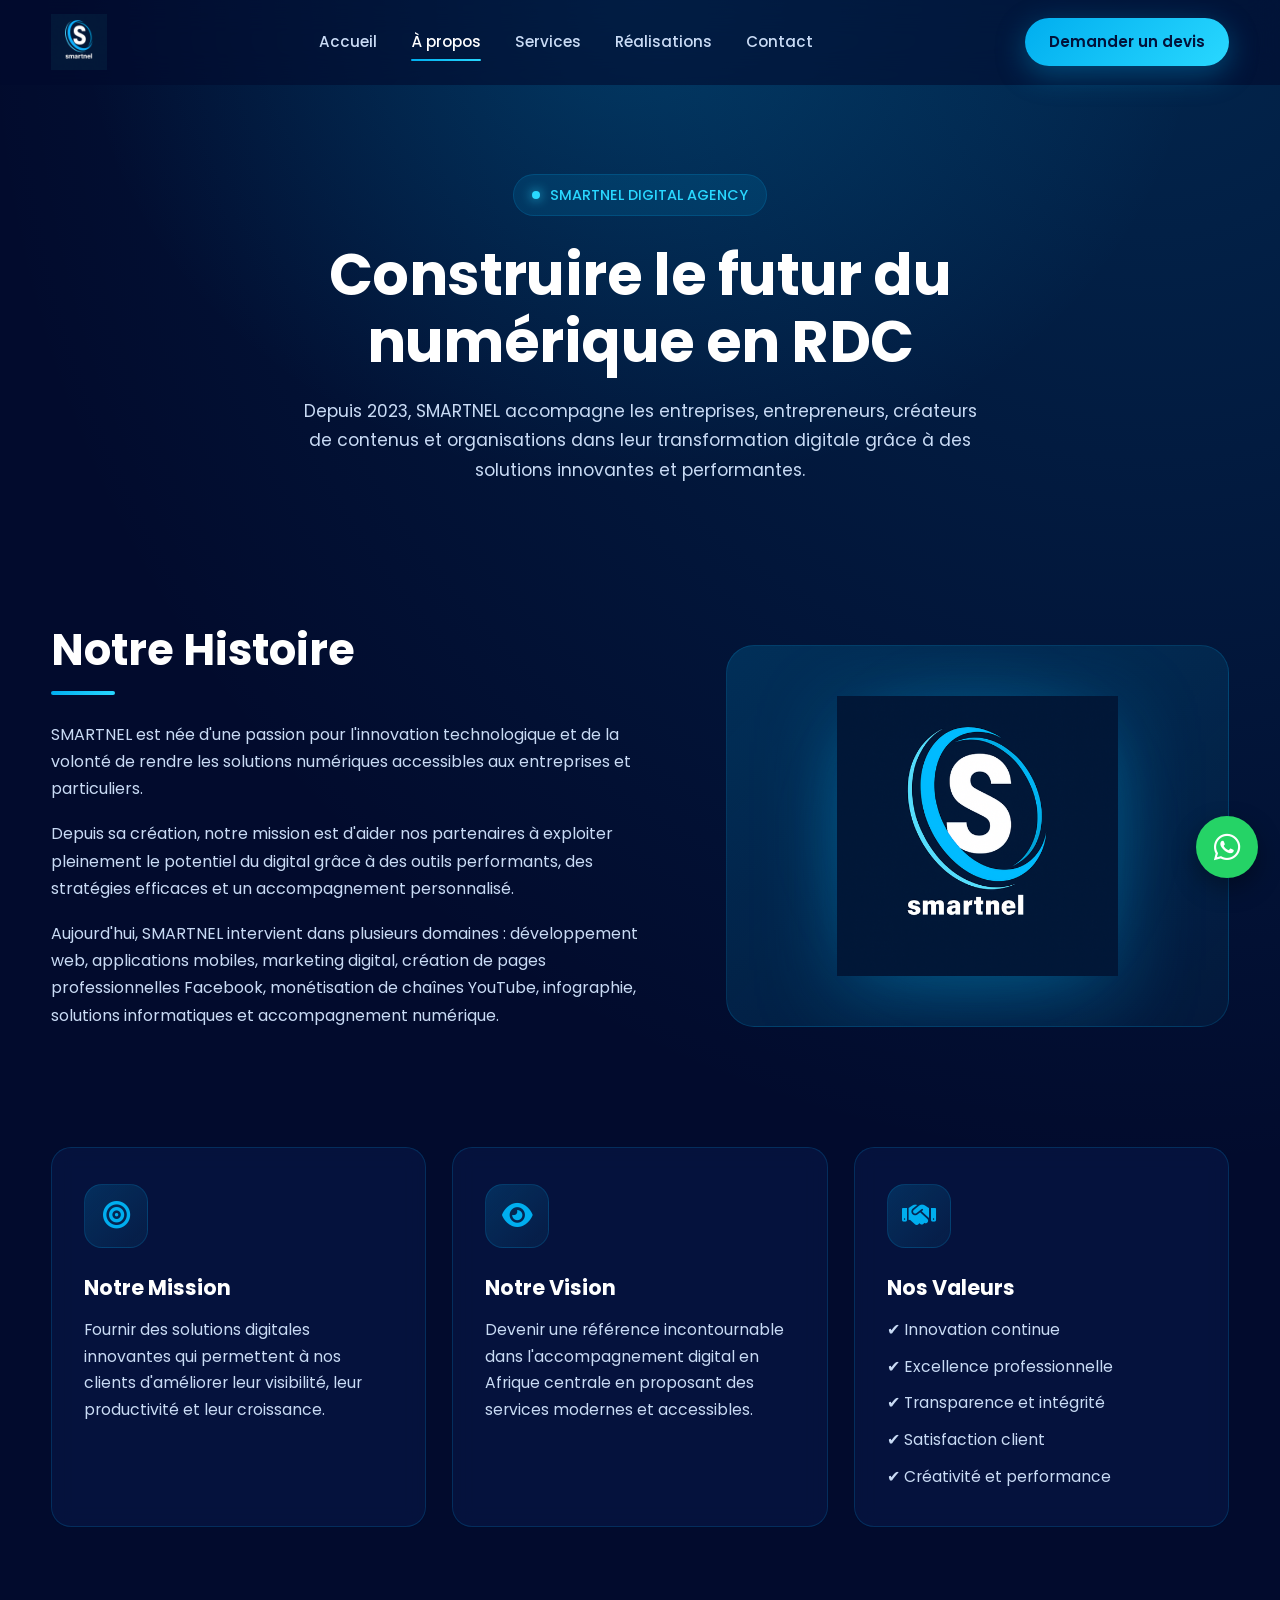
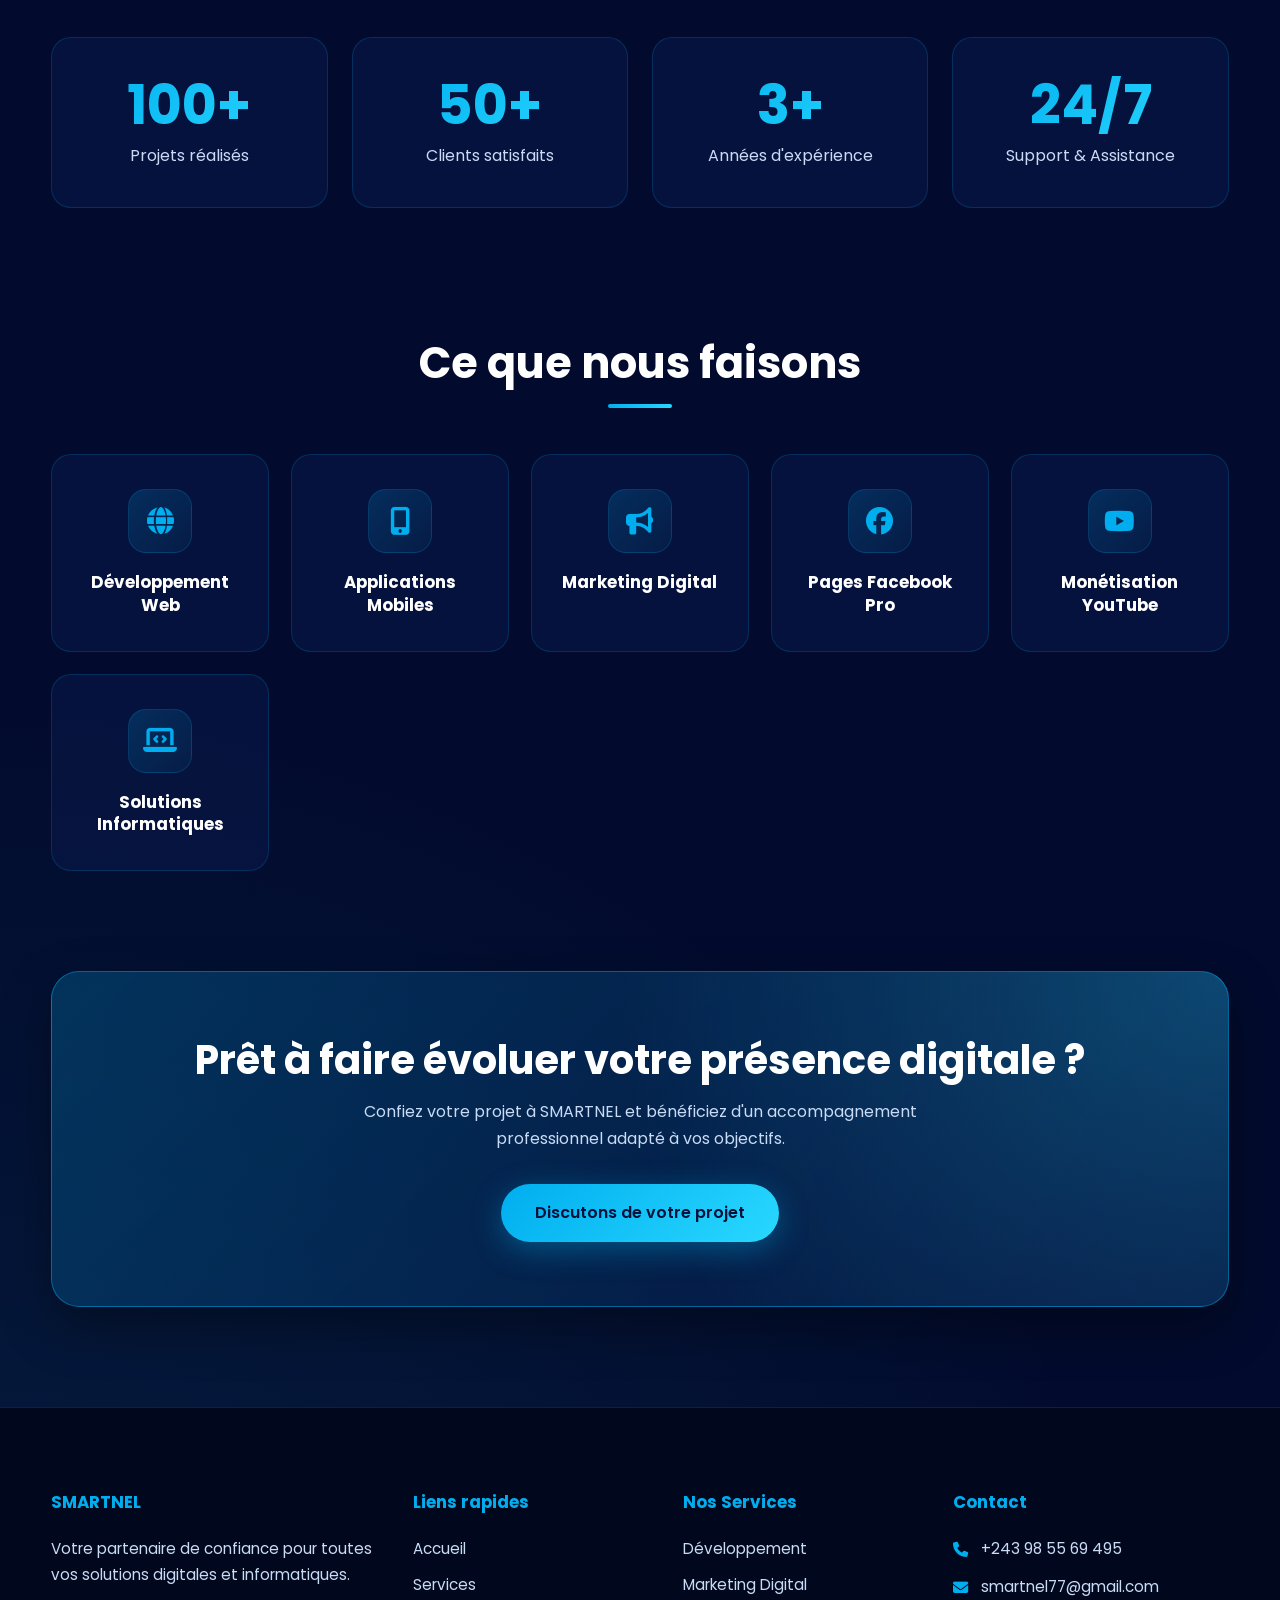
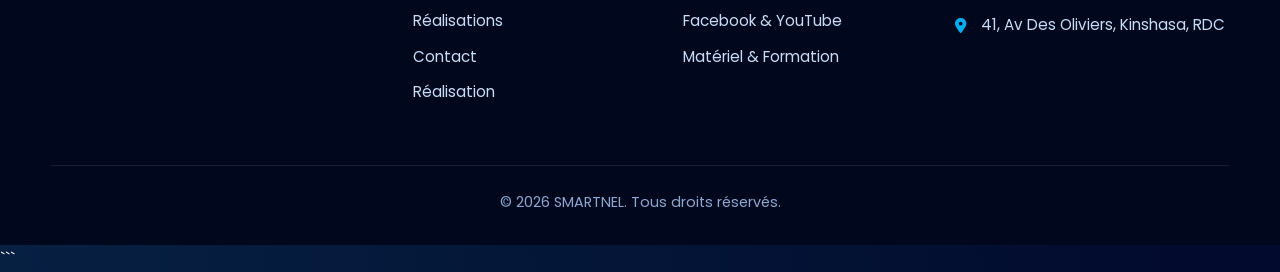
==== HTML/About.html @ 8ab67ab6 "Add CSS file reference to About.html Added a new CSS file reference for styling." ====
<!DOCTYPE html>
<html lang="fr">
<head>
    <meta charset="UTF-8">
    <meta name="viewport" content="width=device-width, initial-scale=1.0">
    <title>SMARTNEL | À Propos</title>

    <link rel="stylesheet" href="../CSS/About.css">
    <link rel="stylesheet" href="../CSS/index.css">

    <link rel="stylesheet"
    href="https://cdnjs.cloudflare.com/ajax/libs/font-awesome/6.5.0/css/all.min.css">

    <link href="https://fonts.googleapis.com/css2?family=Poppins:wght@300;400;500;600;700;800&display=swap" rel="stylesheet">
</head>

<body>

    <!-- NAVBAR -->

 <header>
        <nav class="navbar">

            <a href="#" class="logo">
                <!-- Votre logo ici -->
                <img src="../IMAGES/logo final smarnel Business.png" alt="SMARTNEL">
            </a>

            <ul class="nav-menu">
                <li><a href="../index.html" >Accueil</a></li>
                <li><a href="About.html" class="active">À propos</a></li>
                <li><a href="Services.html">Services</a></li>
                <li><a href="realisation.html">Réalisations</a></li>
                <li><a href="Contact.html">Contact</a></li>
            </ul>

            <a href="Contact.html" class="btn-nav">
                Demander un devis
            </a>

            <div class="hamburger">
                <i class="fas fa-bars"></i>
            </div>

        </nav>
    </header>

    <!-- HERO -->

    <section class="page-intro about-hero">

        <div class="intro-content">

            <span class="hero-badge">
                 SMARTNEL DIGITAL AGENCY
            </span>

            <h1>
                Construire le futur
                du numérique en RDC
            </h1>

            <p>
                Depuis 2023, SMARTNEL accompagne les entreprises,
                entrepreneurs, créateurs de contenus et organisations
                dans leur transformation digitale grâce à des solutions
                innovantes et performantes.
            </p>

        </div>

    </section>

    <!-- HISTOIRE -->

    <section class="about-section">

        <div class="about-content">

            <div class="about-text">

                <h2>Notre Histoire</h2>

                <p>
                    SMARTNEL est née d'une passion pour l'innovation
                    technologique et de la volonté de rendre les solutions
                    numériques accessibles aux entreprises et particuliers.
                </p>

                <p>
                    Depuis sa création, notre mission est d'aider nos
                    partenaires à exploiter pleinement le potentiel du digital
                    grâce à des outils performants, des stratégies efficaces
                    et un accompagnement personnalisé.
                </p>

                <p>
                    Aujourd'hui, SMARTNEL intervient dans plusieurs domaines :
                    développement web, applications mobiles, marketing digital,
                    création de pages professionnelles Facebook,
                    monétisation de chaînes YouTube, infographie,
                    solutions informatiques et accompagnement numérique.
                </p>

            </div>

            <div class="about-image">

                <img src="../IMAGES/logo final smartnel.png"
                alt="SMARTNEL">

            </div>

        </div>

    </section>

    <!-- MISSION VISION VALEURS -->

    <section class="mision-vision-values">

        <div class="mvv-item">

            <i class="fas fa-bullseye mvv-icon"></i>

            <h3>Notre Mission</h3>

            <p>
                Fournir des solutions digitales innovantes
                qui permettent à nos clients d'améliorer leur visibilité,
                leur productivité et leur croissance.
            </p>

        </div>

        <div class="mvv-item">

            <i class="fas fa-eye mvv-icon"></i>

            <h3>Notre Vision</h3>

            <p>
                Devenir une référence incontournable dans
                l'accompagnement digital en Afrique centrale
                en proposant des services modernes et accessibles.
            </p>

        </div>

        <div class="mvv-item">

            <i class="fas fa-handshake mvv-icon"></i>

            <h3>Nos Valeurs</h3>

            <ul>

                <li>✔ Innovation continue</li>

                <li>✔ Excellence professionnelle</li>

                <li>✔ Transparence et intégrité</li>

                <li>✔ Satisfaction client</li>

                <li>✔ Créativité et performance</li>

            </ul>

        </div>

    </section>

    <!-- STATISTIQUES -->

    <section class="stats-section">

        <div class="stat-box">
            <h2>100+</h2>
            <p>Projets réalisés</p>
        </div>

        <div class="stat-box">
            <h2>50+</h2>
            <p>Clients satisfaits</p>
        </div>

        <div class="stat-box">
            <h2>3+</h2>
            <p>Années d'expérience</p>
        </div>

        <div class="stat-box">
            <h2>24/7</h2>
            <p>Support & Assistance</p>
        </div>

    </section>

    <!-- SERVICES RAPIDES -->

    <section class="services-preview">

        <h2>Ce que nous faisons</h2>

        <div class="services-grid">

            <div class="service-item">
                <i class="fas fa-globe service-icon"></i>
                <h3>Développement Web</h3>
            </div>

            <div class="service-item">
                <i class="fas fa-mobile-alt service-icon"></i>
                <h3>Applications Mobiles</h3>
            </div>

            <div class="service-item">
                <i class="fas fa-bullhorn service-icon"></i>
                <h3>Marketing Digital</h3>
            </div>

            <div class="service-item">
                <i class="fab fa-facebook service-icon"></i>
                <h3>Pages Facebook Pro</h3>
            </div>

            <div class="service-item">
                <i class="fab fa-youtube service-icon"></i>
                <h3>Monétisation YouTube</h3>
            </div>

            <div class="service-item">
                <i class="fas fa-laptop-code service-icon"></i>
                <h3>Solutions Informatiques</h3>
            </div>

        </div>

    </section>

    <!-- CTA -->

    <section class="cta-section">

        <h2>
            Prêt à faire évoluer votre présence digitale ?
        </h2>

        <p>
            Confiez votre projet à SMARTNEL et bénéficiez
            d'un accompagnement professionnel adapté à vos objectifs.
        </p>

        <a href="Contact.html" class="btn">
            Discutons de votre projet
        </a>

    </section>

       <footer>

        <div class="footer-grid">

            <div>
                <h3>SMARTNEL</h3>
                <p>
                    Votre partenaire de confiance pour toutes vos
                    solutions digitales et informatiques.
                </p>
            </div>

            <div>
                <h3>Liens rapides</h3>
                <ul>
                    <li><a href="../index.html">Accueil</a></li>
                    <li class="active" ><a href="Services.html">Services</a></li>
                    <li><a href="realisation.html">Réalisations</a></li>
                    <li><a href="Contact.html">Contact</a></li>
                    <li><a href="realisation.html">Réalisation</a></li>
                </ul>
            </div>

            <div>
                <h3>Nos Services</h3>
                <ul>
                    <li><a href="Services.html#developpement">Développement</a></li>
                    <li><a href="Services.html#marketing-conseil">Marketing Digital</a></li>
                    <li><a href="Services.html#reseaux-sociaux">Facebook & YouTube</a></li>
                    <li><a href="Services.html#materiel-formation">Matériel & Formation</a></li>
                </ul>
            </div>

            <div class="footer-contact">
                <h3>Contact</h3>
                <p><i class="fas fa-phone"></i> <a href="tel:+243985569495">+243 98 55 69 495</a></p>
                <p><i class="fas fa-envelope"></i> <a href="mailto:smartnel77@gmail.com">smartnel77@gmail.com</a></p>
                <p><i class="fas fa-location-dot"></i> 41, Av Des Oliviers, Kinshasa, RDC</p>
            </div>

        </div>

        <div class="footer-bottom">
            © 2026 SMARTNEL. Tous droits réservés.
        </div>

    </footer>

    <!-- WHATSAPP -->
    <a href="https://wa.me/243985569495"
       class="whatsapp">
       <i class="fab fa-whatsapp"></i>
    </a>

</body>
</html>
```
---- CSS/About.css ----
/* ==========================================================
   SMARTNEL — STYLE SPÉCIFIQUE À LA PAGE À PROPOS
   À lier APRÈS index.css (il utilise ses variables, son en-tête,
   son pied de page et le bouton WhatsApp) :
   <link rel="stylesheet" href="../CSS/index.css">
   <link rel="stylesheet" href="../CSS/about.css">
   ========================================================== */

/* ---------- EN-TÊTE DE LA PAGE ---------- */
.page-intro {
  padding: calc(var(--header-h) + 90px) 5% 70px;
  text-align: center;
  background: radial-gradient(ellipse at 50% 0%, rgba(0,174,239,.22), transparent 62%);
}
.intro-content { max-width: 820px; margin: auto; animation: aboutFadeUp .8s ease both; }

.page-intro h1 {
  font-size: clamp(2.1rem, 5vw, 3.6rem); line-height: 1.15;
  letter-spacing: -.01em; margin-bottom: 22px;
}
.page-intro p { color: var(--text); font-size: 1.08rem; max-width: 700px; margin: 0 auto; }

/* ---------- NOTRE HISTOIRE ---------- */
.about-section { width: min(92%, var(--container)); margin: 0 auto; padding: 70px 0 40px; }

.about-content {
  display: grid; grid-template-columns: 1.1fr .9fr; align-items: center; gap: 60px;
}

.about-text h2 { font-size: clamp(1.9rem, 4vw, 2.7rem); line-height: 1.2; margin-bottom: 26px; }
.about-text h2::after {
  content: ""; display: block; width: 64px; height: 4px; margin-top: 14px;
  border-radius: 4px; background: var(--gradient);
}
.about-text p { color: var(--text); margin-bottom: 18px; }

.about-image {
  position: relative; display: grid; place-items: center; padding: 50px;
  border-radius: var(--radius-lg); overflow: hidden;
  background: var(--gradient-soft); border: 1px solid var(--border);
}
.about-image::before {
  content: ""; position: absolute; width: 70%; aspect-ratio: 1; border-radius: 50%;
  background: radial-gradient(circle, rgba(0,174,239,.38), transparent 70%); filter: blur(24px);
}
.about-image img {
  position: relative; width: 70%; max-width: 360px;
  animation: floating 6s ease-in-out infinite;
  filter: drop-shadow(0 20px 40px rgba(0,174,239,.3));
}

/* ---------- MISSION / VISION / VALEURS ---------- */
.mision-vision-values {
  width: min(92%, var(--container)); margin: 0 auto; padding: 60px 0;
  display: grid; grid-template-columns: repeat(auto-fit, minmax(280px, 1fr)); gap: 26px;
}

.mvv-item {
  background: var(--bg-card);
  backdrop-filter: blur(10px); -webkit-backdrop-filter: blur(10px);
  border: 1px solid var(--border); border-radius: var(--radius);
  padding: 36px 32px;
  transition: transform .4s, border-color .4s, box-shadow .4s;
}
.mvv-item:hover { transform: translateY(-8px); border-color: var(--primary); box-shadow: 0 0 30px rgba(0,174,239,.22); }

.mvv-item .mvv-icon {
  display: grid; place-items: center; width: 64px; height: 64px; margin-bottom: 22px;
  border-radius: 18px; font-size: 1.7rem; color: var(--primary);
  background: var(--gradient-soft); border: 1px solid var(--border);
  transition: background .4s, color .4s, transform .4s;
}
.mvv-item:hover .mvv-icon { background: var(--gradient); color: var(--on-primary); transform: rotate(-6deg) scale(1.05); }

.mvv-item h3 { font-size: 1.3rem; margin-bottom: 12px; }
.mvv-item p { color: var(--text); font-size: .98rem; }
.mvv-item ul { list-style: none; display: grid; gap: 10px; }
.mvv-item li { color: var(--text); font-size: .98rem; }

/* ---------- STATISTIQUES ---------- */
.stats-section {
  width: min(92%, var(--container)); margin: 0 auto; padding: 50px 0;
  display: grid; grid-template-columns: repeat(auto-fit, minmax(220px, 1fr)); gap: 24px;
}
.stat-box {
  text-align: center; padding: 38px 20px; border-radius: var(--radius);
  background: var(--bg-card); border: 1px solid var(--border);
  transition: transform .3s, border-color .3s;
}
.stat-box:hover { transform: translateY(-6px); border-color: var(--primary); }
.stat-box h2 {
  font-size: clamp(2.4rem, 5vw, 3.4rem); line-height: 1.1; font-weight: 700;
  background: var(--gradient); -webkit-background-clip: text; background-clip: text;
  -webkit-text-fill-color: transparent; color: transparent;
}
.stat-box p { color: var(--text); margin-top: 6px; }

/* ---------- CE QUE NOUS FAISONS ---------- */
.services-preview { width: min(92%, var(--container)); margin: 0 auto; padding: 80px 0 50px; }

.services-preview > h2 {
  text-align: center; font-size: clamp(1.9rem, 4vw, 2.7rem); line-height: 1.2; margin-bottom: 46px;
}
.services-preview > h2::after {
  content: ""; display: block; width: 64px; height: 4px; margin: 14px auto 0;
  border-radius: 4px; background: var(--gradient);
}

.services-preview .services-grid {
  display: grid; grid-template-columns: repeat(auto-fit, minmax(210px, 1fr)); gap: 22px;
}

.service-item {
  text-align: center; padding: 34px 22px; border-radius: var(--radius);
  background: var(--bg-card); border: 1px solid var(--border);
  transition: transform .4s, border-color .4s, box-shadow .4s;
}
.service-item:hover { transform: translateY(-8px); border-color: var(--primary); box-shadow: 0 0 26px rgba(0,174,239,.22); }

.service-item .service-icon {
  display: grid; place-items: center; width: 64px; height: 64px; margin: 0 auto 18px;
  border-radius: 18px; font-size: 1.7rem; color: var(--primary);
  background: var(--gradient-soft); border: 1px solid var(--border);
  transition: background .4s, color .4s, transform .4s;
}
.service-item:hover .service-icon { background: var(--gradient); color: var(--on-primary); transform: rotate(-6deg) scale(1.05); }
.service-item h3 { font-size: 1.05rem; line-height: 1.35; }

/* ---------- APPEL À L'ACTION ---------- */
.cta-section {
  width: min(92%, var(--container)); margin: 50px auto 100px;
  padding: 64px 40px; text-align: center; border-radius: var(--radius-lg);
  background:
    radial-gradient(circle at 100% 0%, rgba(41,216,255,.25), transparent 50%),
    linear-gradient(135deg, rgba(0,174,239,.22), rgba(6,20,66,.8));
  border: 1px solid var(--border-strong); box-shadow: var(--shadow);
}
.cta-section h2 { font-size: clamp(1.7rem, 3.6vw, 2.5rem); line-height: 1.2; margin-bottom: 14px; }
.cta-section p { color: var(--text); max-width: 560px; margin: 0 auto 32px; }

.cta-section .btn {
  display: inline-flex; align-items: center; justify-content: center; gap: 10px;
  padding: 15px 34px; border-radius: 50px; text-decoration: none; font-weight: 600;
  background: var(--gradient); color: var(--on-primary); box-shadow: var(--glow);
  transition: transform .3s, box-shadow .3s;
}
.cta-section .btn:hover { transform: translateY(-4px); box-shadow: 0 14px 40px rgba(0,174,239,.5); }

/* ---------- BOUTON WHATSAPP (0985569495) ----------
   Déjà défini dans index.css : ce bloc est identique et sert de
   sécurité si index.css n'est pas chargé. */
.whatsapp {
  position: fixed; right: 22px; bottom: 22px; z-index: 999;
  width: 62px; height: 62px; border-radius: 50%;
  display: grid; place-items: center;
  background: #25D366; color: #fff; font-size: 1.9rem; text-decoration: none;
  box-shadow: 0 10px 25px rgba(0,0,0,.35);
  animation: pulse 2s infinite; transition: transform .3s;
}
.whatsapp:hover { transform: scale(1.1); }

/* ---------- ANIMATIONS ---------- */
@keyframes aboutFadeUp { from { opacity: 0; transform: translateY(26px); } to { opacity: 1; transform: none; } }
@keyframes floating { 0%, 100% { transform: translateY(0); } 50% { transform: translateY(-16px); } }
@keyframes pulse {
  0%   { box-shadow: 0 0 0 0 rgba(37,211,102,.6), 0 10px 25px rgba(0,0,0,.35); }
  70%  { box-shadow: 0 0 0 20px rgba(37,211,102,0), 0 10px 25px rgba(0,0,0,.35); }
  100% { box-shadow: 0 0 0 0 rgba(37,211,102,0), 0 10px 25px rgba(0,0,0,.35); }
}
@media (prefers-reduced-motion: reduce) {
  *, *::before, *::after { animation: none !important; transition: none !important; }
}

/* ---------- RESPONSIVE ---------- */
@media (max-width: 991px) {
  .about-content { grid-template-columns: 1fr; gap: 40px; }
  .about-image { order: -1; max-width: 480px; margin: 0 auto; width: 100%; }
}

@media (max-width: 576px) {
  .page-intro { padding-top: calc(var(--header-h) + 50px); }
  .about-section { padding-top: 40px; }
  .about-image { padding: 36px; }
  .mvv-item { padding: 30px 24px; }
  .services-preview { padding-top: 50px; }
  .cta-section { padding: 46px 24px; margin-bottom: 80px; }
  .whatsapp { width: 56px; height: 56px; right: 16px; bottom: 16px; }
}
---- CSS/index.css ----
/* ==========================================================
   SMARTNEL — FEUILLE DE STYLE COMMUNE (v2)
   À lier dans TOUTES les pages : ../CSS/index.css
   Sections :
   1. Variables (charte graphique)
   2. Base
   3. Composants réutilisables (boutons, titres, cartes, formulaires)
   4. En-tête / navigation
   5. Page d'accueil (hero, services, pourquoi, stats, CTA)
   6. Pages secondaires (page-hero, contenu, grilles)
   7. Pied de page, WhatsApp
   8. Animations & responsive
   ========================================================== */

/* ---------- 1. CHARTE GRAPHIQUE ---------- */
:root {
  --bg: #020B2D;
  --bg-soft: #061442;
  --bg-footer: #01081E;
  --bg-card: rgba(10, 26, 76, .55);

  --primary: #00AEEF;
  --secondary: #29D8FF;
  --on-primary: #02123A;          /* texte sur fond cyan : meilleur contraste */

  --white: #FFFFFF;
  --text: #C9DBF5;
  --muted: #8FA6CC;

  --border: rgba(0, 174, 239, .18);
  --border-strong: rgba(0, 174, 239, .45);

  --gradient: linear-gradient(135deg, #00AEEF, #29D8FF);
  --gradient-soft: linear-gradient(135deg, rgba(0,174,239,.18), rgba(41,216,255,.05));

  --radius: 20px;
  --radius-lg: 28px;

  --shadow: 0 20px 50px rgba(0, 0, 0, .35);
  --glow: 0 8px 30px rgba(0, 174, 239, .35);

  --header-h: 84px;
  --container: 1200px;
}

/* ---------- 2. BASE ---------- */
*, *::before, *::after { margin: 0; padding: 0; box-sizing: border-box; }

html { scroll-behavior: smooth; scroll-padding-top: calc(var(--header-h) + 10px); }

body {
  font-family: 'Poppins', sans-serif;
  font-size: 1rem;
  line-height: 1.7;
  color: var(--white);
  background:
    radial-gradient(circle at 90% 0%, rgba(0,174,239,.16), transparent 32%),
    radial-gradient(circle at 0% 100%, rgba(41,216,255,.10), transparent 32%),
    var(--bg);
  overflow-x: hidden;
}

img { max-width: 100%; display: block; }
a { color: inherit; }
button, input, textarea, select { font: inherit; color: inherit; }

:focus-visible { outline: 2px solid var(--secondary); outline-offset: 3px; border-radius: 6px; }

::selection { background: var(--primary); color: var(--on-primary); }

/* Fond en points discrets */
.particles {
  position: fixed; inset: 0; z-index: -1; pointer-events: none;
  background-image: radial-gradient(rgba(255,255,255,.9) 1px, transparent 1px);
  background-size: 46px 46px;
  opacity: .07;
  -webkit-mask-image: radial-gradient(ellipse at center, #000 30%, transparent 80%);
          mask-image: radial-gradient(ellipse at center, #000 30%, transparent 80%);
}

/* ---------- 3. COMPOSANTS RÉUTILISABLES ---------- */
.container { width: min(92%, var(--container)); margin-inline: auto; }
.section { padding: 100px 0; }

/* Boutons */
.btn-primary, .btn-secondary, .btn-nav {
  display: inline-flex; align-items: center; justify-content: center; gap: 10px;
  text-decoration: none; font-weight: 600; border-radius: 50px;
  transition: transform .3s, box-shadow .3s, background .3s, border-color .3s;
  cursor: pointer; border: 0;
}
.btn-primary {
  background: var(--gradient); color: var(--on-primary);
  padding: 15px 34px; box-shadow: var(--glow);
}
.btn-primary:hover { transform: translateY(-4px); box-shadow: 0 14px 40px rgba(0,174,239,.5); }

.btn-secondary {
  padding: 13px 32px; color: var(--white);
  border: 2px solid var(--border-strong); background: rgba(255,255,255,.02);
}
.btn-secondary:hover { border-color: var(--secondary); background: rgba(0,174,239,.12); transform: translateY(-4px); } 

.btn-nav {
  background: var(--gradient); color: var(--on-primary);
  padding: 11px 24px; font-size: .95rem; box-shadow: var(--glow);
}
.btn-nav:hover { transform: translateY(-2px); }

/* Titres de section */
.section-title { text-align: center; max-width: 720px; margin: 0 auto 60px; }
.section-title span {
  display: inline-block; color: var(--primary); font-weight: 600;
  letter-spacing: .15em; font-size: .85rem; margin-bottom: 12px;
}
.section-title h2 { font-size: clamp(1.9rem, 4vw, 2.8rem); line-height: 1.2; }
.section-title p { color: var(--text); margin-top: 14px; }

/* Carte générique (réutilisable partout) */
.card {
  background: var(--bg-card);
  backdrop-filter: blur(10px); -webkit-backdrop-filter: blur(10px);
  border: 1px solid var(--border);
  border-radius: var(--radius);
  padding: 32px;
  transition: transform .4s, border-color .4s, box-shadow .4s;
}
.card:hover { transform: translateY(-8px); border-color: var(--primary); box-shadow: 0 0 30px rgba(0,174,239,.22); }

/* Pastille d'icône */
.icon-box {
  width: 64px; height: 64px; border-radius: 18px;
  display: grid; place-items: center; margin-bottom: 22px;
  background: var(--gradient-soft); border: 1px solid var(--border);
  color: var(--primary); font-size: 1.7rem;
  transition: background .4s, color .4s, transform .4s;
}
.card:hover .icon-box { background: var(--gradient); color: var(--on-primary); transform: rotate(-6deg) scale(1.05); }

/* Formulaires (page Contact) */
.form-group { margin-bottom: 20px; }
.form-group label { display: block; margin-bottom: 8px; font-weight: 500; color: var(--text); font-size: .95rem; }
.form-control {
  width: 100%; padding: 14px 18px; border-radius: 14px;
  background: rgba(2, 11, 45, .6); border: 1px solid var(--border); color: var(--white);
  transition: border-color .3s, box-shadow .3s;
}
.form-control::placeholder { color: var(--muted); }
.form-control:focus { outline: none; border-color: var(--primary); box-shadow: 0 0 0 4px rgba(0,174,239,.18); }
textarea.form-control { min-height: 150px; resize: vertical; }

/* Étiquettes */
.tag {
  display: inline-block; padding: 6px 14px; border-radius: 30px; font-size: .82rem; font-weight: 500;
  background: rgba(0,174,239,.14); color: var(--secondary); border: 1px solid var(--border);
}

/* ---------- 4. EN-TÊTE ---------- */
header {
  position: fixed; top: 0; left: 0; width: 100%; z-index: 999;
  background: rgba(2, 11, 45, .6);
  backdrop-filter: blur(16px); -webkit-backdrop-filter: blur(16px);
  border-bottom: 1px solid transparent;
  transition: background .3s, border-color .3s, box-shadow .3s;
}
header.scrolled {
  background: rgba(2, 11, 45, .92);
  border-bottom-color: var(--border);
  box-shadow: 0 8px 30px rgba(0,0,0,.3);
}

.navbar {
  width: min(92%, var(--container)); margin: auto; min-height: var(--header-h);
  display: flex; align-items: center; justify-content: space-between; gap: 24px;
}
.logo img { height: 56px; width: auto; }

.nav-menu { display: flex; gap: 6px; list-style: none; }
.nav-menu a {
  position: relative; display: block; padding: 8px 14px;
  color: var(--text); text-decoration: none; font-weight: 500; font-size: .95rem;
  transition: color .3s;
}
.nav-menu a::after {
  content: ""; position: absolute; left: 14px; right: 14px; bottom: 2px; height: 2px;
  background: var(--gradient); border-radius: 2px;
  transform: scaleX(0); transform-origin: left; transition: transform .3s;
}
.nav-menu a:hover, .nav-menu a.active { color: var(--white); }
.nav-menu a:hover::after, .nav-menu a.active::after { transform: scaleX(1); }
.nav-cta-mobile { display: none; }

.hamburger {
  display: none; background: none; border: 0; cursor: pointer;
  color: var(--white); font-size: 1.7rem; width: 46px; height: 46px; border-radius: 12px;
}
.hamburger:hover { background: rgba(0,174,239,.12); }

/* ---------- 5. ACCUEIL ---------- */
.hero {
  min-height: 100vh;
  width: min(92%, var(--container)); margin: auto;
  padding: calc(var(--header-h) + 50px) 0 70px;
  display: grid; grid-template-columns: 1.1fr .9fr; align-items: center; gap: 50px;
}

.hero-badge {
  display: inline-flex; align-items: center; gap: 10px;
  padding: 8px 18px; margin-bottom: 26px; border-radius: 30px;
  background: rgba(0,174,239,.12); border: 1px solid var(--border);
  color: var(--secondary); font-size: .9rem; font-weight: 500;
}
.hero-badge::before {
  content: ""; width: 8px; height: 8px; border-radius: 50%;
  background: var(--secondary); box-shadow: 0 0 12px var(--secondary);
}

.hero h1 { font-size: clamp(2.3rem, 5.4vw, 4.4rem); line-height: 1.1; font-weight: 700; margin-bottom: 24px; letter-spacing: -.02em; }
.hero h1 span {
  background: var(--gradient); -webkit-background-clip: text; background-clip: text;
  -webkit-text-fill-color: transparent; color: transparent;
}
.hero-content > p { font-size: 1.1rem; color: var(--text); max-width: 560px; margin-bottom: 34px; }

.hero-buttons { display: flex; flex-wrap: wrap; gap: 16px; margin-bottom: 44px; }

.hero-features { display: grid; grid-template-columns: repeat(3, 1fr); gap: 14px; }
.feature {
  display: flex; align-items: center; gap: 12px; padding: 14px 16px;
  background: var(--bg-card); border: 1px solid var(--border); border-radius: 16px;
}
.feature i { color: var(--primary); font-size: 1.5rem; }
.feature h4 { font-size: .95rem; line-height: 1.2; }
.feature p { font-size: .8rem; color: var(--muted); line-height: 1.3; }

.hero-image { position: relative; display: grid; place-items: center; }
.hero-image::before {
  content: ""; position: absolute; width: 85%; aspect-ratio: 1; border-radius: 50%;
  background: radial-gradient(circle, rgba(0,174,239,.35), transparent 68%);
  filter: blur(30px);
}
.hero-image::after {
  content: ""; position: absolute; width: 78%; aspect-ratio: 1; border-radius: 50%;
  border: 1px dashed var(--border-strong);
  animation: spin 40s linear infinite;
}
.hero-image img { position: relative; z-index: 1; width: 78%; animation: floating 6s ease-in-out infinite; filter: drop-shadow(0 20px 40px rgba(0,174,239,.35)); }

/* Services */
.services { padding: 100px 0; width: min(92%, var(--container)); margin: auto; }
.services-grid { display: grid; grid-template-columns: repeat(auto-fit, minmax(260px, 1fr)); gap: 24px; }
.service-card h3 { font-size: 1.15rem; margin-bottom: 10px; }
.service-card p { color: var(--text); font-size: .95rem; }

/* Pourquoi SMARTNEL */
.why-smartnel {
  width: min(92%, var(--container)); margin: auto; padding: 80px 0;
  display: grid; grid-template-columns: 1.1fr .9fr; align-items: center; gap: 60px;
}
.why-left h2 { font-size: clamp(1.9rem, 4vw, 2.8rem); line-height: 1.2; margin-bottom: 30px; }
.why-left ul { list-style: none; display: grid; gap: 14px; }
.why-left li {
  display: flex; align-items: center; gap: 16px; padding: 16px 20px;
  background: var(--bg-card); border: 1px solid var(--border); border-radius: 16px;
  transition: transform .3s, border-color .3s;
}
.why-left li:hover { transform: translateX(8px); border-color: var(--primary); }
.why-left li i {
  flex: none; width: 34px; height: 34px; border-radius: 50%; display: grid; place-items: center;
  background: var(--gradient); color: var(--on-primary); font-size: .85rem;
}
.why-right {
  position: relative; display: grid; place-items: center; padding: 50px;
  border-radius: var(--radius-lg); background: var(--gradient-soft); border: 1px solid var(--border);
  overflow: hidden;
}
.why-right::before {
  content: ""; position: absolute; width: 70%; aspect-ratio: 1; border-radius: 50%;
  background: radial-gradient(circle, rgba(0,174,239,.35), transparent 70%); filter: blur(24px);
}
.why-right img { position: relative; width: 70%; }

/* Statistiques */
.stats {
  width: min(92%, var(--container)); margin: auto; padding: 80px 0;
  display: grid; grid-template-columns: repeat(auto-fit, minmax(220px, 1fr)); gap: 24px;
}
.stat-card {
  text-align: center; padding: 38px 20px; border-radius: var(--radius);
  background: var(--bg-card); border: 1px solid var(--border);
  transition: transform .3s, border-color .3s;
}
.stat-card:hover { transform: translateY(-6px); border-color: var(--primary); }
.stat-card h3 {
  font-size: clamp(2.4rem, 5vw, 3.4rem); line-height: 1.1; font-weight: 700;
  background: var(--gradient); -webkit-background-clip: text; background-clip: text;
  -webkit-text-fill-color: transparent; color: transparent;
}
.stat-card p { color: var(--text); margin-top: 6px; }

/* Appel à l'action */
.cta {
  width: min(92%, var(--container)); margin: 40px auto 100px;
  padding: 60px 50px; border-radius: var(--radius-lg);
  display: flex; align-items: center; justify-content: space-between; gap: 30px; flex-wrap: wrap;
  background:
    radial-gradient(circle at 100% 0%, rgba(41,216,255,.25), transparent 50%),
    linear-gradient(135deg, rgba(0,174,239,.22), rgba(6,20,66,.8));
  border: 1px solid var(--border-strong);
  box-shadow: var(--shadow);
}
.cta h2 { font-size: clamp(1.7rem, 3.6vw, 2.5rem); line-height: 1.2; margin-bottom: 12px; }
.cta p { color: var(--text); max-width: 520px; }

/* ---------- 6. PAGES SECONDAIRES ---------- */
/* Bandeau de titre en haut de chaque page (About, Services, Blog…) */
.page-hero {
  padding: calc(var(--header-h) + 70px) 0 60px; text-align: center;
  background: radial-gradient(ellipse at 50% 0%, rgba(0,174,239,.2), transparent 60%);
}
.page-hero h1 { font-size: clamp(2.2rem, 5vw, 3.6rem); line-height: 1.15; margin-bottom: 14px; }
.page-hero p { color: var(--text); max-width: 640px; margin: 0 auto; }
.breadcrumb { display: inline-flex; gap: 10px; margin-bottom: 18px; font-size: .9rem; color: var(--muted); }
.breadcrumb a { color: var(--secondary); text-decoration: none; }
.breadcrumb a:hover { text-decoration: underline; }

.grid-2 { display: grid; grid-template-columns: repeat(2, 1fr); gap: 30px; }
.grid-3 { display: grid; grid-template-columns: repeat(auto-fit, minmax(280px, 1fr)); gap: 28px; }

/* Texte long (articles de blog, à propos) */
.prose { max-width: 780px; margin: auto; color: var(--text); }
.prose h2, .prose h3 { color: var(--white); margin: 36px 0 14px; line-height: 1.25; }
.prose p { margin-bottom: 18px; }
.prose a { color: var(--secondary); }
.prose ul { margin: 0 0 18px 22px; }

/* ---------- 7. PIED DE PAGE & WHATSAPP ---------- */
footer { background: var(--bg-footer); border-top: 1px solid var(--border); padding: 80px 0 30px; }
.footer-grid {
  width: min(92%, var(--container)); margin: auto;
  display: grid; grid-template-columns: 1.4fr 1fr 1fr 1.2fr; gap: 40px;
}
.footer-grid h3 { margin-bottom: 20px; color: var(--primary); font-size: 1.05rem; }
.footer-grid p, .footer-grid li { color: var(--text); font-size: .95rem; }
.footer-grid ul { list-style: none; }
.footer-grid li { margin-bottom: 10px; }
.footer-grid a { text-decoration: none; transition: color .3s, padding .3s; }
.footer-grid ul a:hover { color: var(--secondary); padding-left: 6px; }
.footer-contact p { display: flex; align-items: flex-start; gap: 12px; margin-bottom: 12px; }
.footer-contact i { color: var(--primary); margin-top: 6px; width: 16px; text-align: center; }
.footer-bottom {
  width: min(92%, var(--container)); margin: 50px auto 0; padding-top: 24px;
  text-align: center; color: var(--muted); font-size: .9rem;
  border-top: 1px solid rgba(255,255,255,.08);
}

.whatsapp {
  position: fixed; right: 22px; bottom: 22px; z-index: 999;
  width: 62px; height: 62px; border-radius: 50%;
  display: grid; place-items: center;
  background: #25D366; color: var(--white); font-size: 1.9rem; text-decoration: none;
  box-shadow: 0 10px 25px rgba(0,0,0,.35);
  animation: pulse 2s infinite; transition: transform .3s;
}
.whatsapp:hover { transform: scale(1.1); }

/* ---------- 8. ANIMATIONS ---------- */
@keyframes floating { 0%, 100% { transform: translateY(0); } 50% { transform: translateY(-18px); } }
@keyframes spin { to { transform: rotate(360deg); } }
@keyframes pulse {
  0%   { box-shadow: 0 0 0 0 rgba(37,211,102,.6), 0 10px 25px rgba(0,0,0,.35); }
  70%  { box-shadow: 0 0 0 20px rgba(37,211,102,0), 0 10px 25px rgba(0,0,0,.35); }
  100% { box-shadow: 0 0 0 0 rgba(37,211,102,0), 0 10px 25px rgba(0,0,0,.35); }
}

/* Apparition au défilement (activée seulement si JavaScript est actif) */
.js .reveal { opacity: 0; transform: translateY(28px); transition: opacity .7s ease, transform .7s ease; }
.js .reveal.visible { opacity: 1; transform: none; }
.js .reveal[data-delay="1"] { transition-delay: .08s; }
.js .reveal[data-delay="2"] { transition-delay: .16s; }
.js .reveal[data-delay="3"] { transition-delay: .24s; }

@media (prefers-reduced-motion: reduce) {
  *, *::before, *::after { animation: none !important; transition: none !important; scroll-behavior: auto !important; }
  .js .reveal { opacity: 1; transform: none; }
}

/* ---------- RESPONSIVE ---------- */
@media (max-width: 991px) {
  .hero { grid-template-columns: 1fr; text-align: center; min-height: auto; gap: 30px; }
  .hero-content > p { margin-inline: auto; }
  .hero-buttons { justify-content: center; }
  .hero-image { order: -1; }
  .hero-image img { width: 52%; }
  .hero-image::after { width: 56%; }
  .hero-image::before { width: 60%; }

  .why-smartnel { grid-template-columns: 1fr; }
  .footer-grid { grid-template-columns: 1fr 1fr; }
  .grid-2 { grid-template-columns: 1fr; }

  .btn-nav { display: none; }
  .hamburger { display: grid; place-items: center; }

  .nav-menu {
    position: absolute; top: 100%; left: 0; right: 0;
    flex-direction: column; gap: 0; padding: 12px 4%;
    background: rgba(2, 11, 45, .97);
    border-bottom: 1px solid var(--border);
    box-shadow: 0 20px 40px rgba(0,0,0,.4);
    max-height: 0; overflow: hidden; opacity: 0; visibility: hidden;
    transition: max-height .4s ease, opacity .3s, visibility .3s;
  }
  .nav-menu.open { max-height: 480px; opacity: 1; visibility: visible; padding: 16px 4% 24px; }
  .nav-menu a { padding: 14px 6px; border-bottom: 1px solid rgba(255,255,255,.06); font-size: 1rem; }
  .nav-menu a::after { display: none; }
  .nav-menu a.active { color: var(--primary); }
  .nav-cta-mobile { display: block; margin-top: 16px; }
  .nav-menu .nav-cta-mobile a { display: flex; border: 0; text-align: center; color: var(--on-primary); }

  .cta { padding: 44px 28px; text-align: center; justify-content: center; }
}

@media (max-width: 576px) {
  .section, .services { padding: 70px 0; }
  .hero-features { grid-template-columns: 1fr; }
  .hero-buttons .btn-primary, .hero-buttons .btn-secondary { width: 100%; }
  .footer-grid { grid-template-columns: 1fr; }
  .logo img { height: 48px; }
  .whatsapp { width: 56px; height: 56px; right: 16px; bottom: 16px; }
}
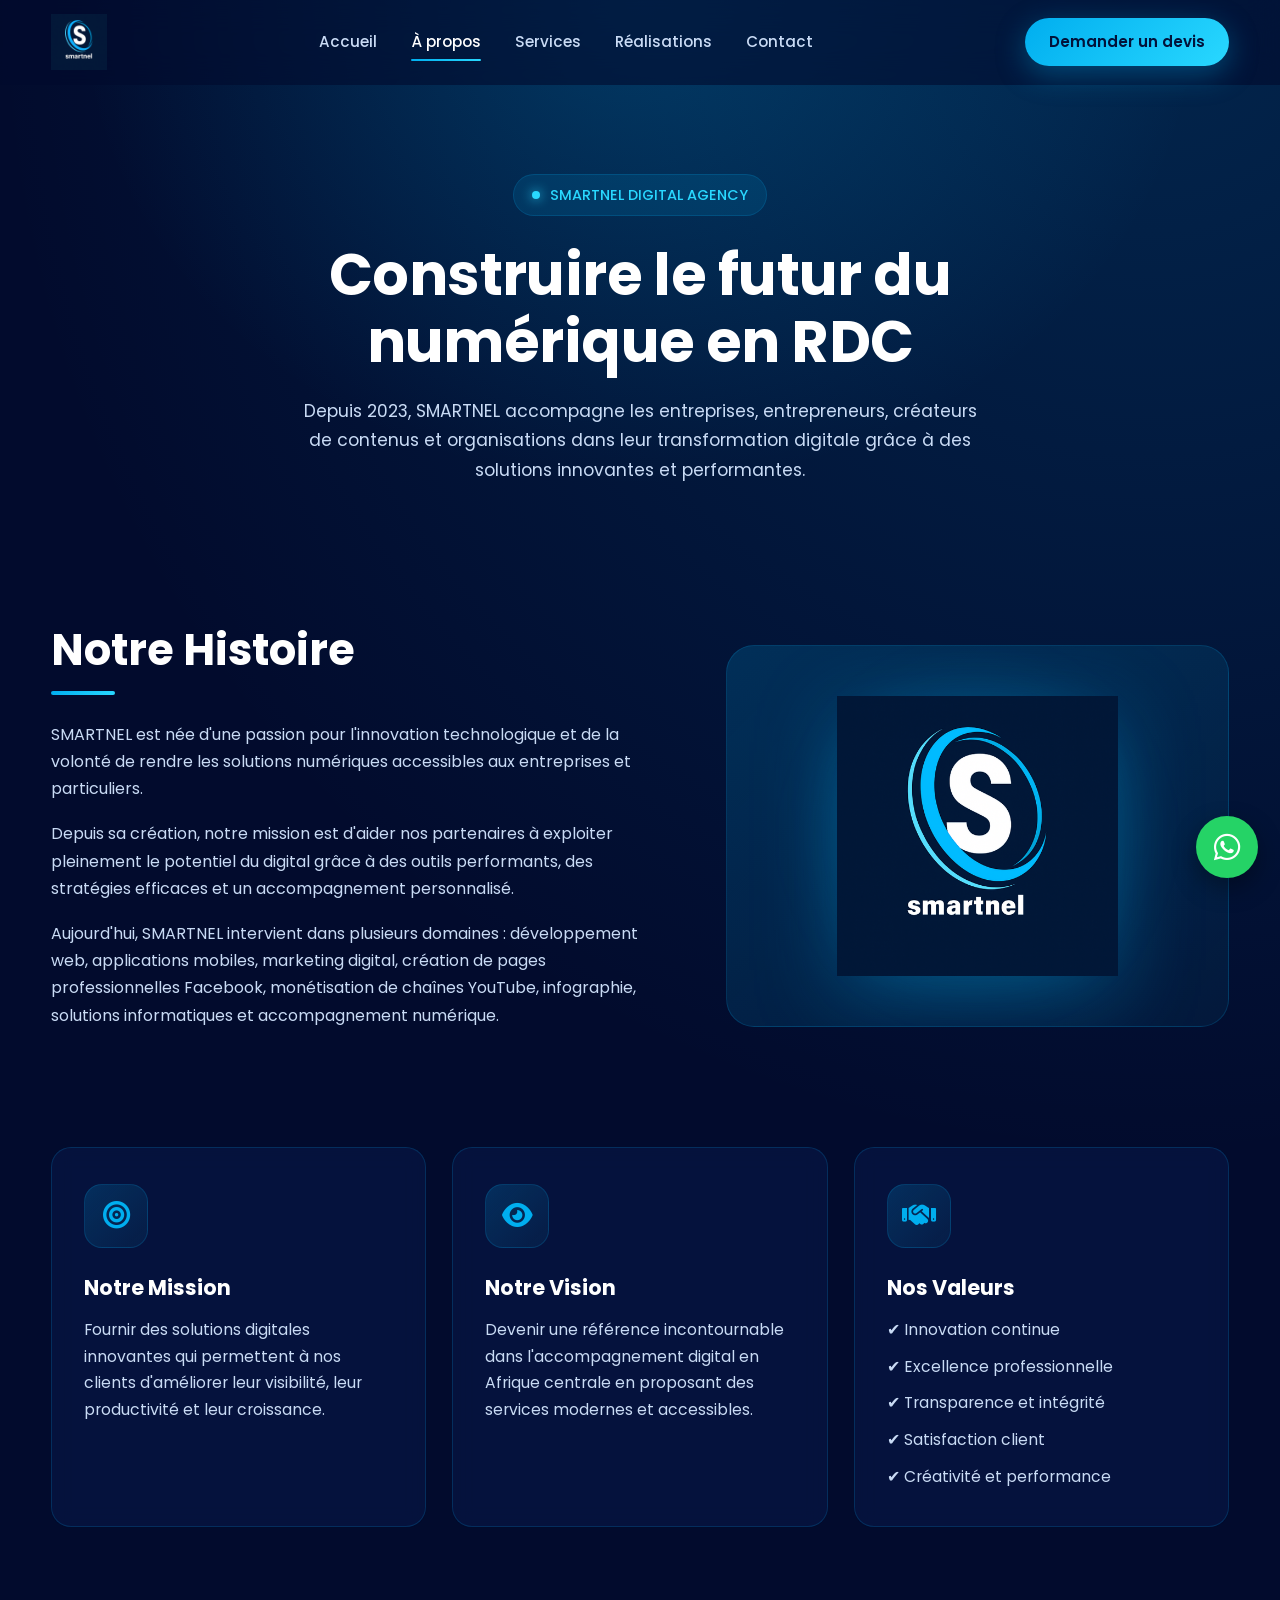
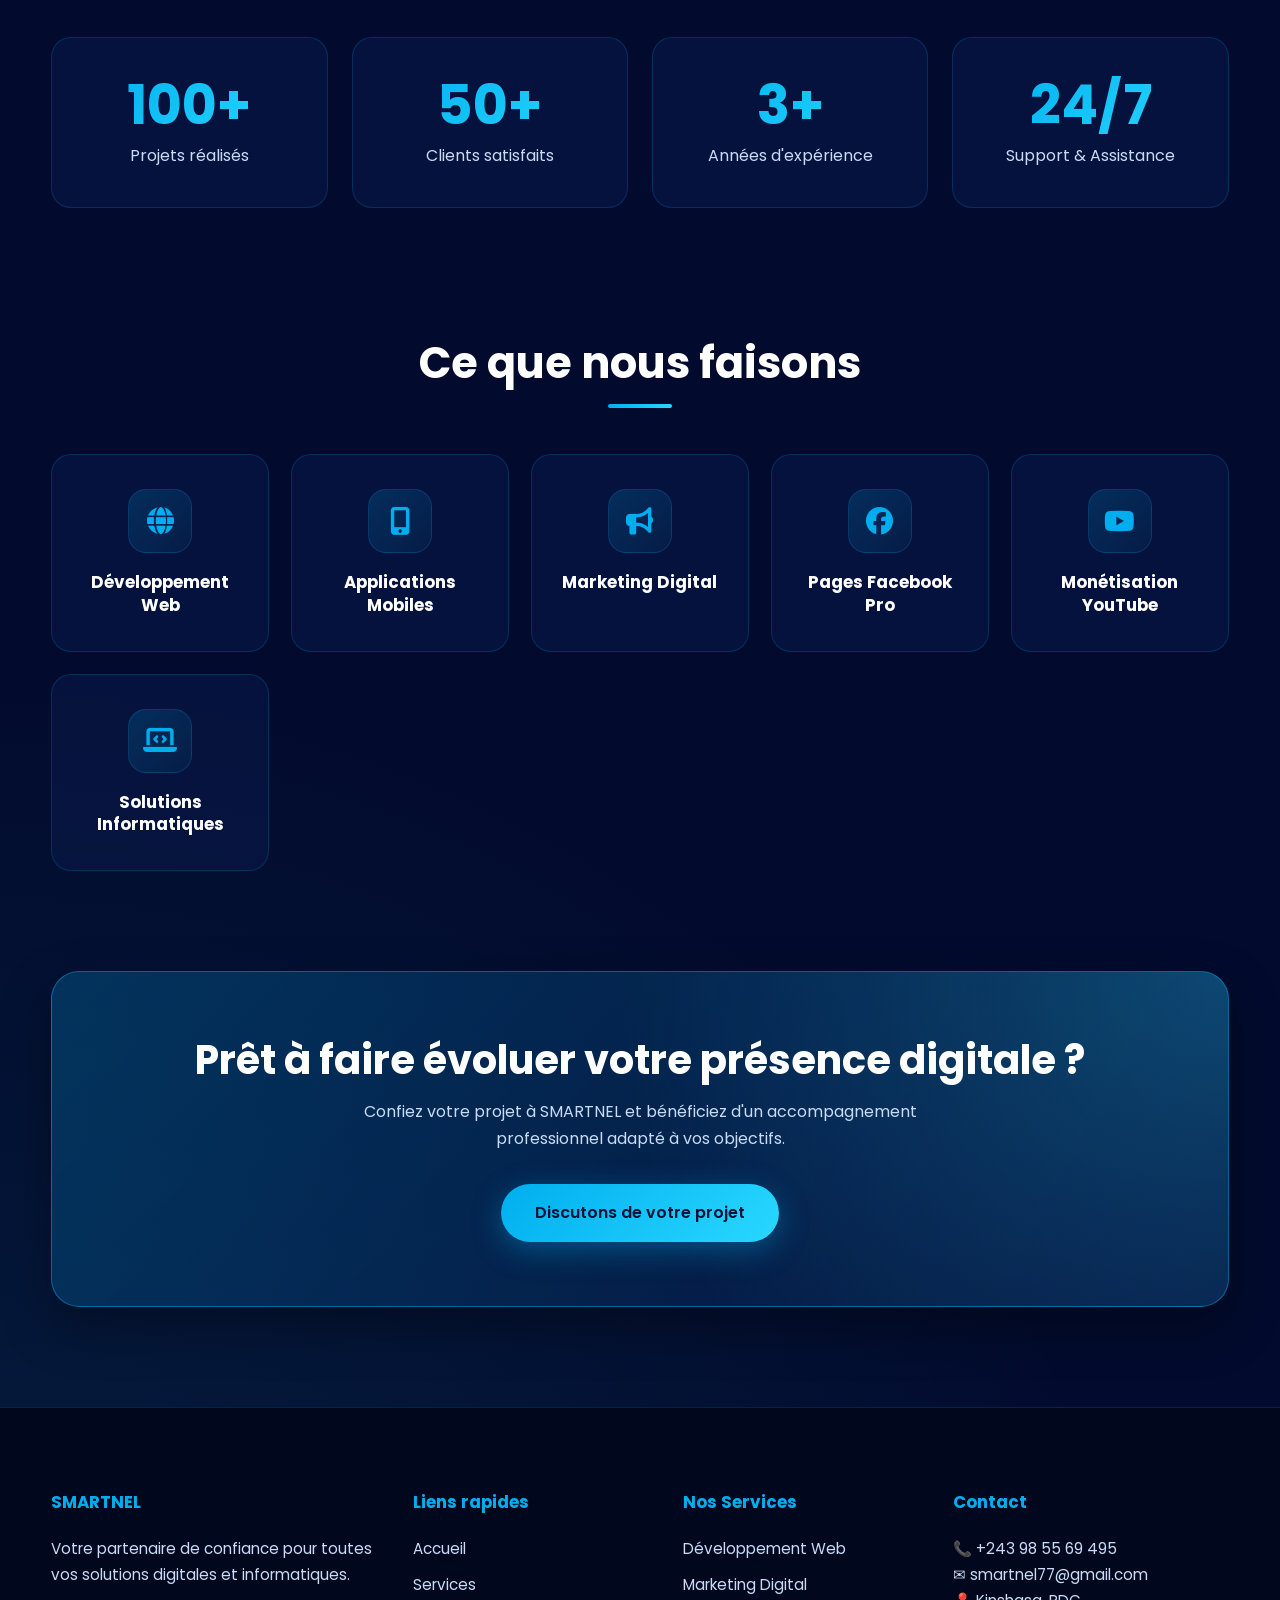
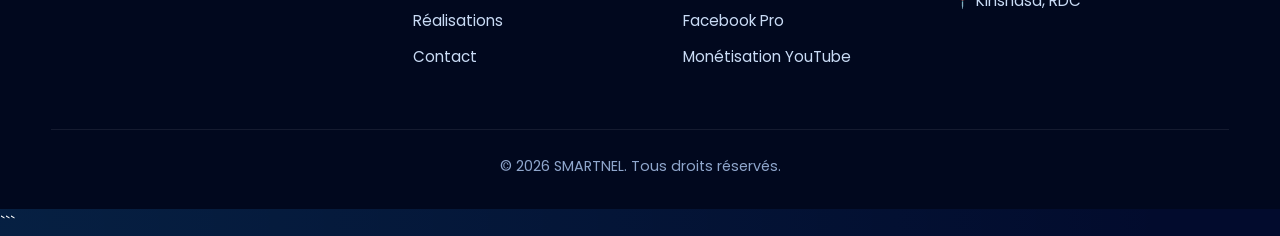
==== commit 411ba3b4: "Update About.html" ====
--- a/HTML/About.html
+++ b/HTML/About.html
@@ -1,4 +1,3 @@
-
 <!DOCTYPE html>
 <html lang="fr">
 <head>
@@ -259,44 +258,53 @@
 
     </section>
 
-       <footer>
+    <!-- FOOTER -->
+
+ <footer>
 
         <div class="footer-grid">
 
             <div>
                 <h3>SMARTNEL</h3>
+
                 <p>
-                    Votre partenaire de confiance pour toutes vos
-                    solutions digitales et informatiques.
+                    Votre partenaire de confiance
+                    pour toutes vos solutions
+                    digitales et informatiques.
                 </p>
             </div>
 
             <div>
                 <h3>Liens rapides</h3>
+
                 <ul>
-                    <li><a href="../index.html">Accueil</a></li>
-                    <li class="active" ><a href="Services.html">Services</a></li>
-                    <li><a href="realisation.html">Réalisations</a></li>
-                    <li><a href="Contact.html">Contact</a></li>
-                    <li><a href="realisation.html">Réalisation</a></li>
+                    <li>Accueil</li>
+                    <li>Services</li>
+                    <li>Réalisations</li>
+                    <li>Contact</li>
                 </ul>
             </div>
 
             <div>
                 <h3>Nos Services</h3>
+
                 <ul>
-                    <li><a href="Services.html#developpement">Développement</a></li>
-                    <li><a href="Services.html#marketing-conseil">Marketing Digital</a></li>
-                    <li><a href="Services.html#reseaux-sociaux">Facebook & YouTube</a></li>
-                    <li><a href="Services.html#materiel-formation">Matériel & Formation</a></li>
+                    <li>Développement Web</li>
+                    <li>Marketing Digital</li>
+                    <li>Facebook Pro</li>
+                    <li>Monétisation YouTube</li>
                 </ul>
             </div>
 
-            <div class="footer-contact">
+            <div>
                 <h3>Contact</h3>
-                <p><i class="fas fa-phone"></i> <a href="tel:+243985569495">+243 98 55 69 495</a></p>
-                <p><i class="fas fa-envelope"></i> <a href="mailto:smartnel77@gmail.com">smartnel77@gmail.com</a></p>
-                <p><i class="fas fa-location-dot"></i> 41, Av Des Oliviers, Kinshasa, RDC</p>
+
+                <p>📞 +243 98 55 69 495</p>
+
+                <p>✉ smartnel77@gmail.com</p>
+
+                <p>📍 Kinshasa, RDC</p>
+
             </div>
 
         </div>
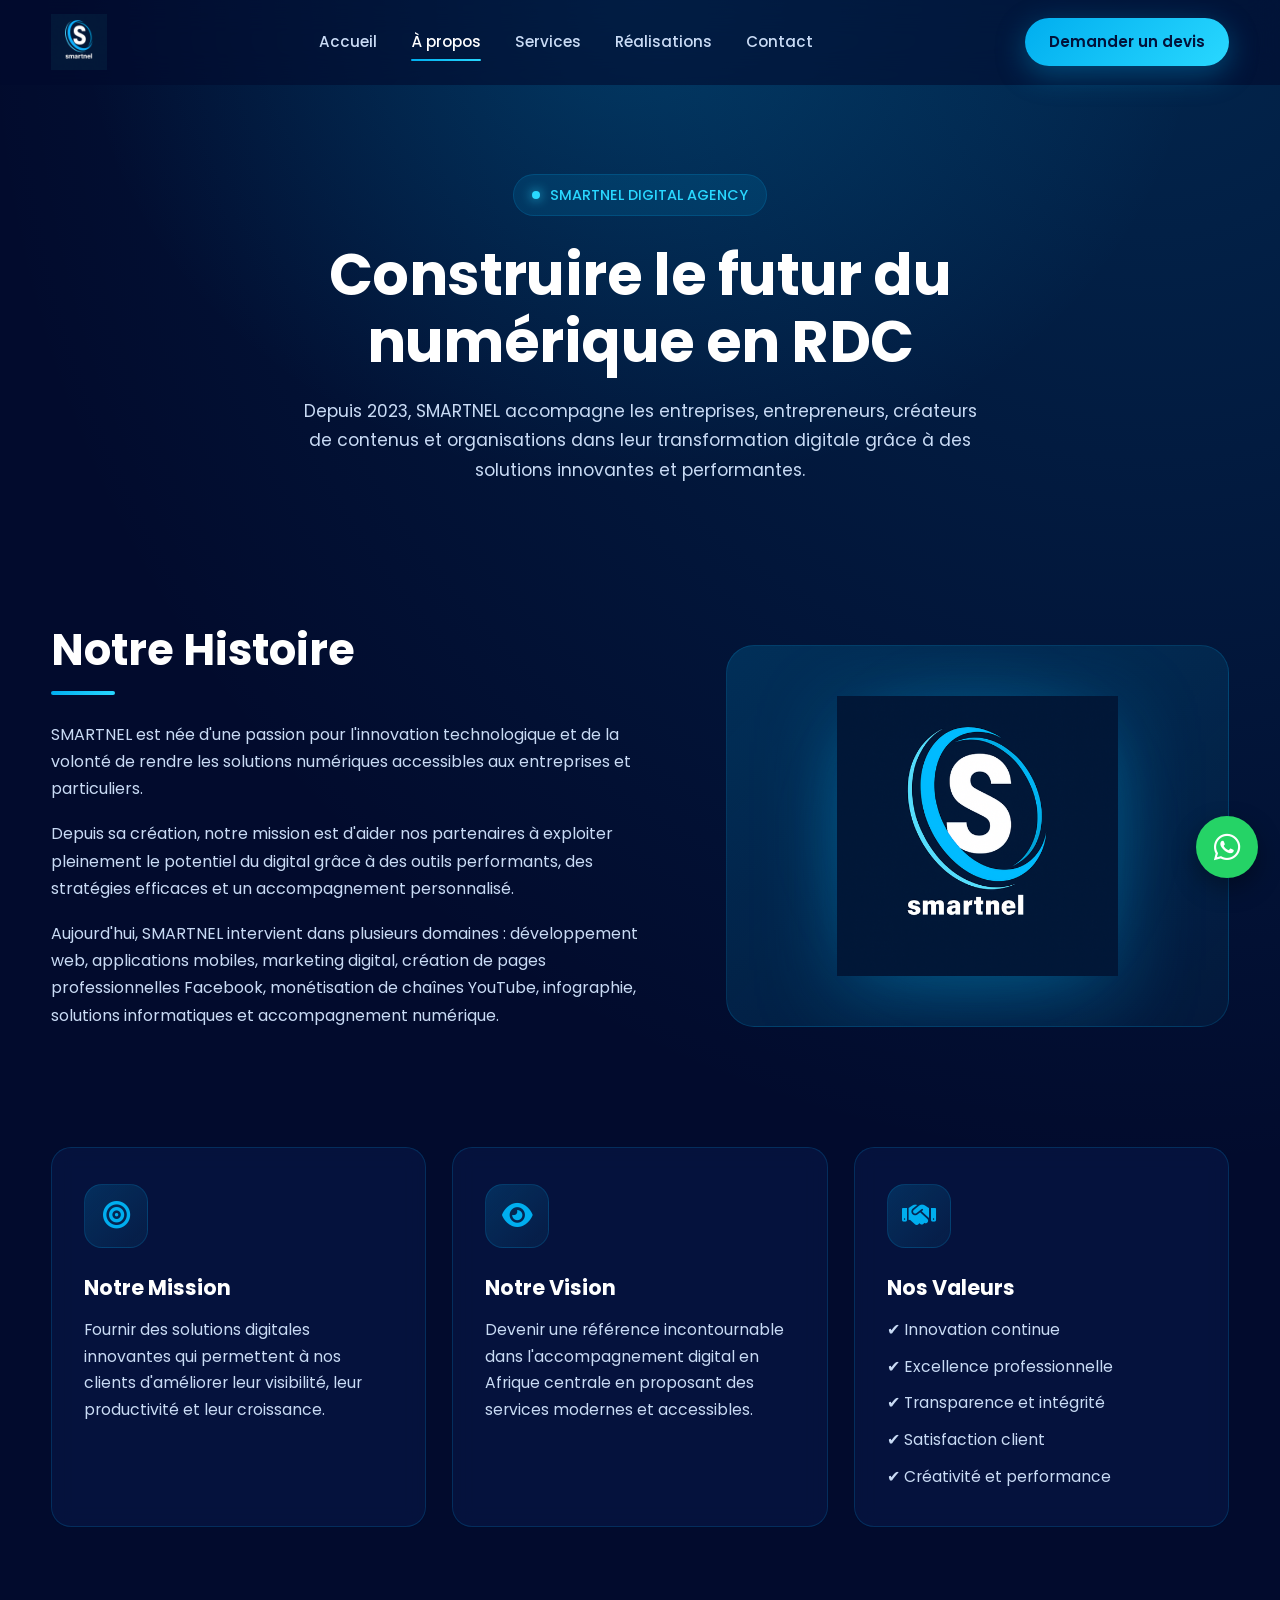
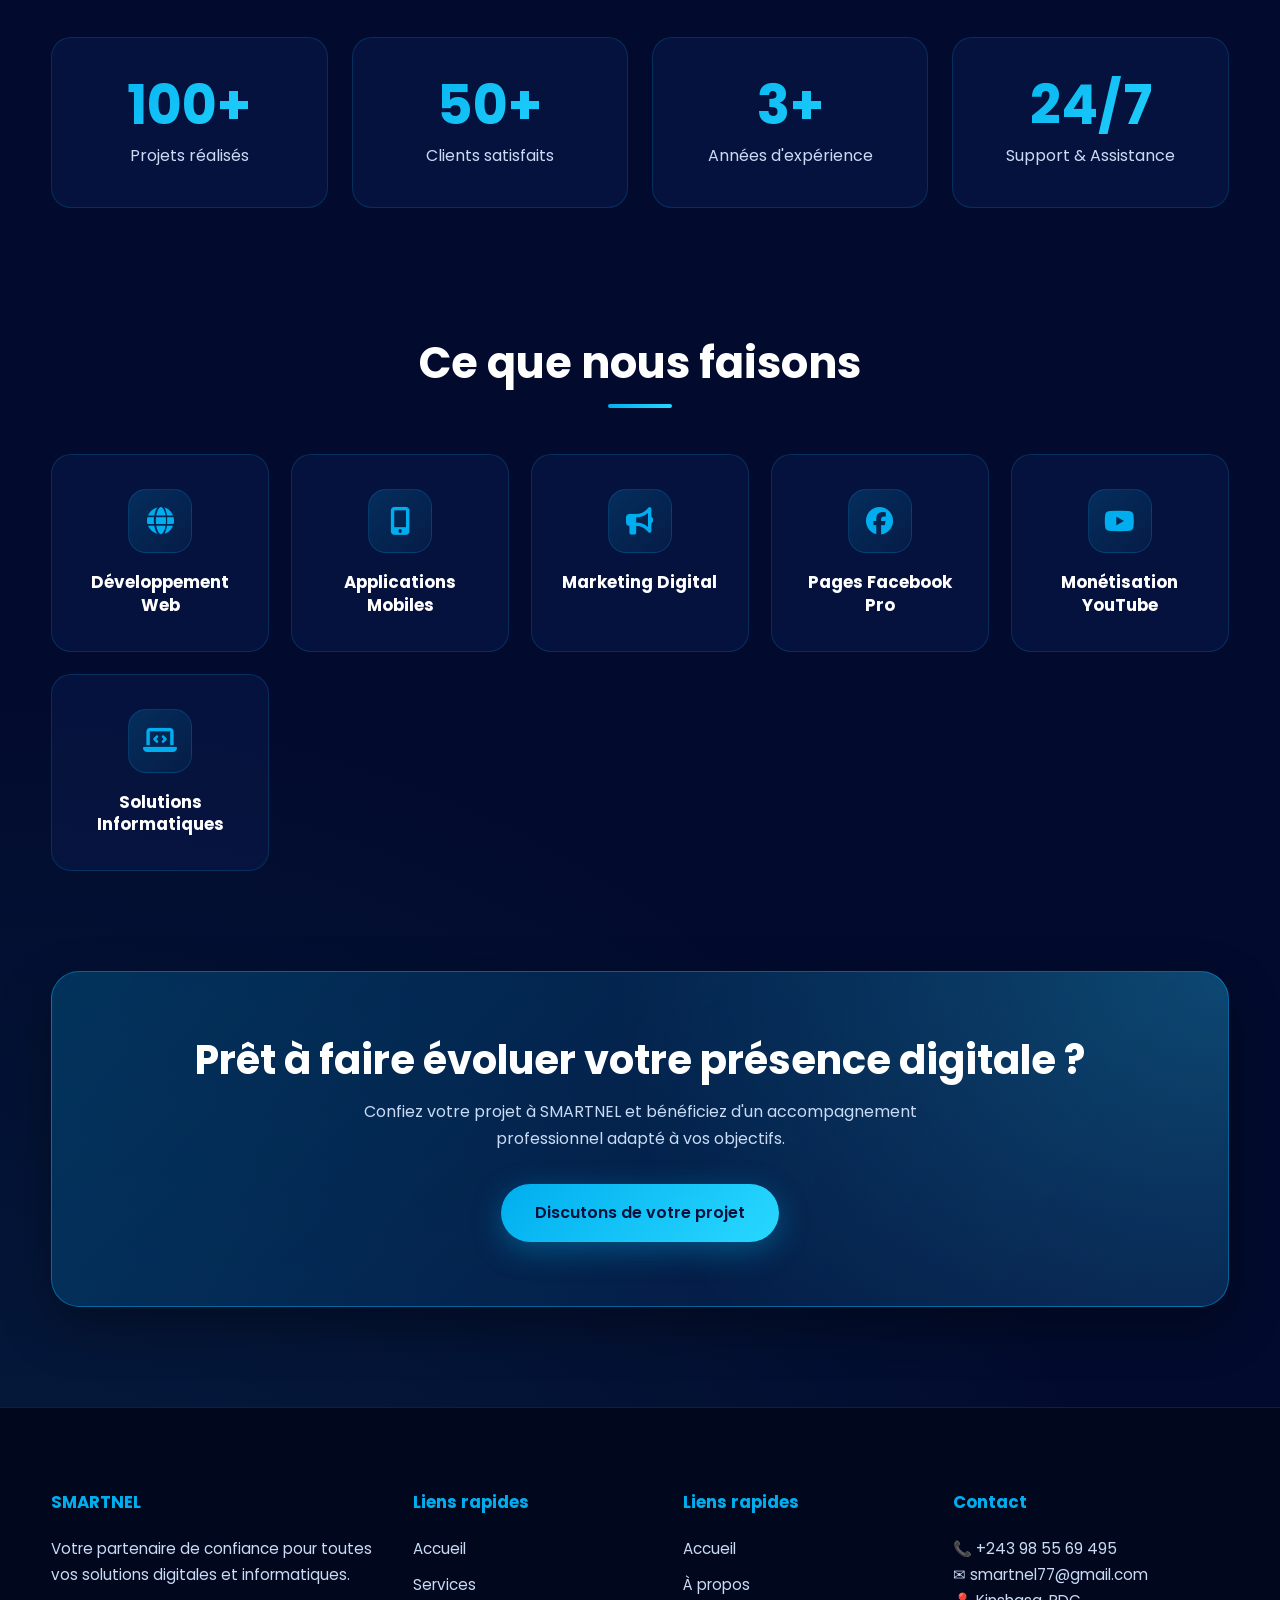
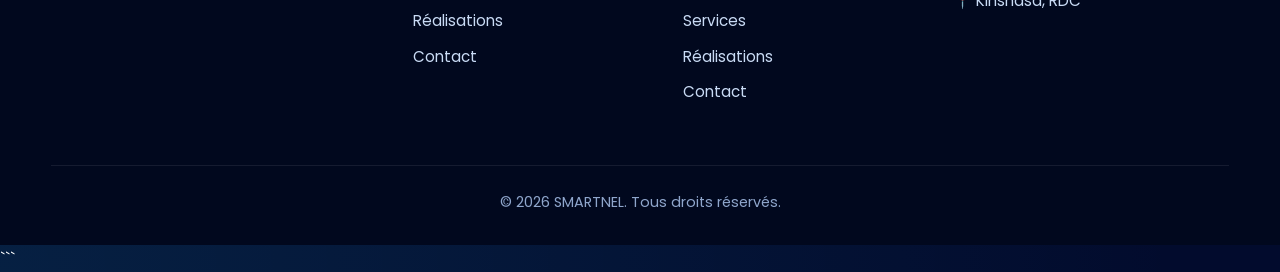
==== commit a3bb3a2f: "Update About.html" ====
--- a/HTML/About.html
+++ b/HTML/About.html
@@ -4,6 +4,9 @@
     <meta charset="UTF-8">
     <meta name="viewport" content="width=device-width, initial-scale=1.0">
     <title>SMARTNEL | À Propos</title>
+
+    <script>document.documentElement.classList.add('js');</script>
+    <script src="../JS/main.js" defer></script>
 
     <link rel="stylesheet" href="../CSS/About.css">
     <link rel="stylesheet" href="../CSS/index.css">
@@ -286,14 +289,14 @@
             </div>
 
             <div>
-                <h3>Nos Services</h3>
-
-                <ul>
-                    <li>Développement Web</li>
-                    <li>Marketing Digital</li>
-                    <li>Facebook Pro</li>
-                    <li>Monétisation YouTube</li>
-                </ul>
+                <h3>Liens rapides</h3>
+            <ul>
+                <li><a href="../index.html">Accueil</a></li>
+                <li><a href="About.html">À propos</a></li>
+                <li><a href="Services.html">Services</a></li>
+                <li class="active"><a href="realisation.html" class="active">Réalisations</a></li>
+                <li><a href="Contact.html">Contact</a></li>
+            </ul>
             </div>
 
             <div>
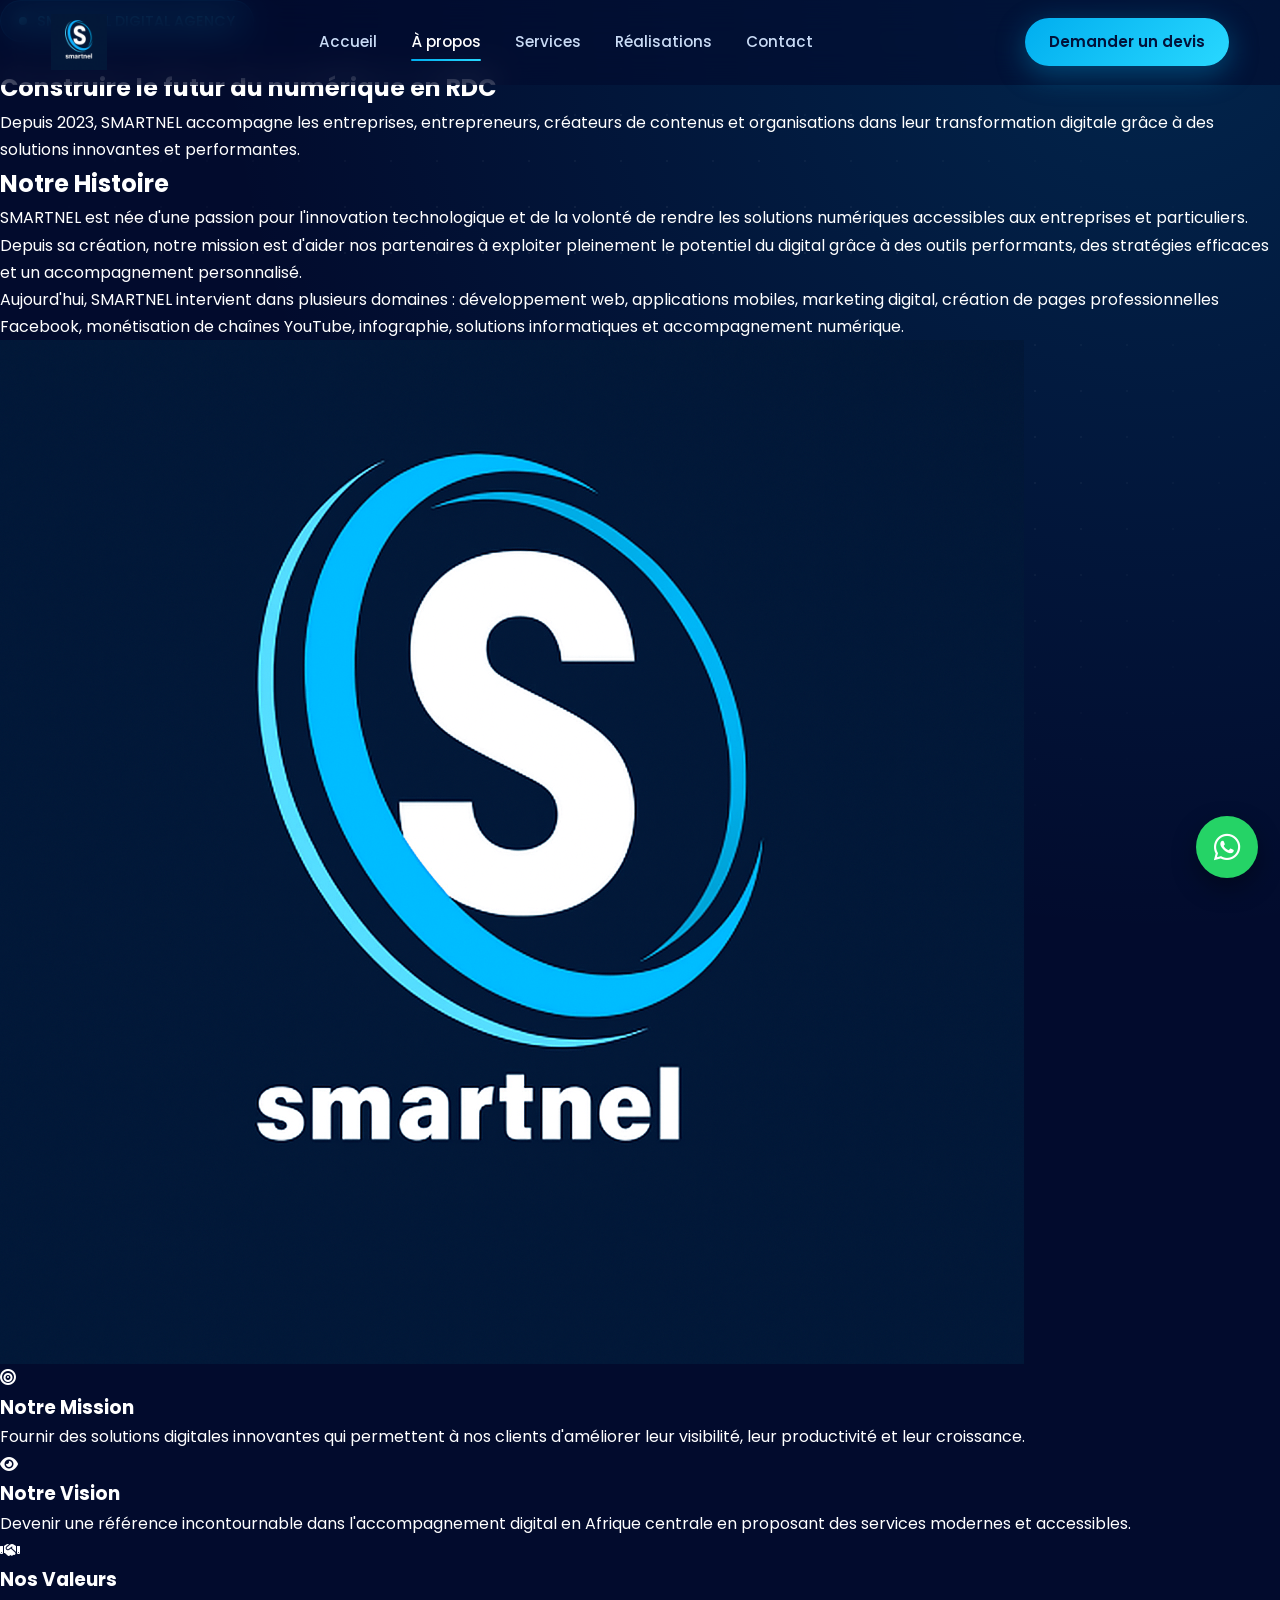
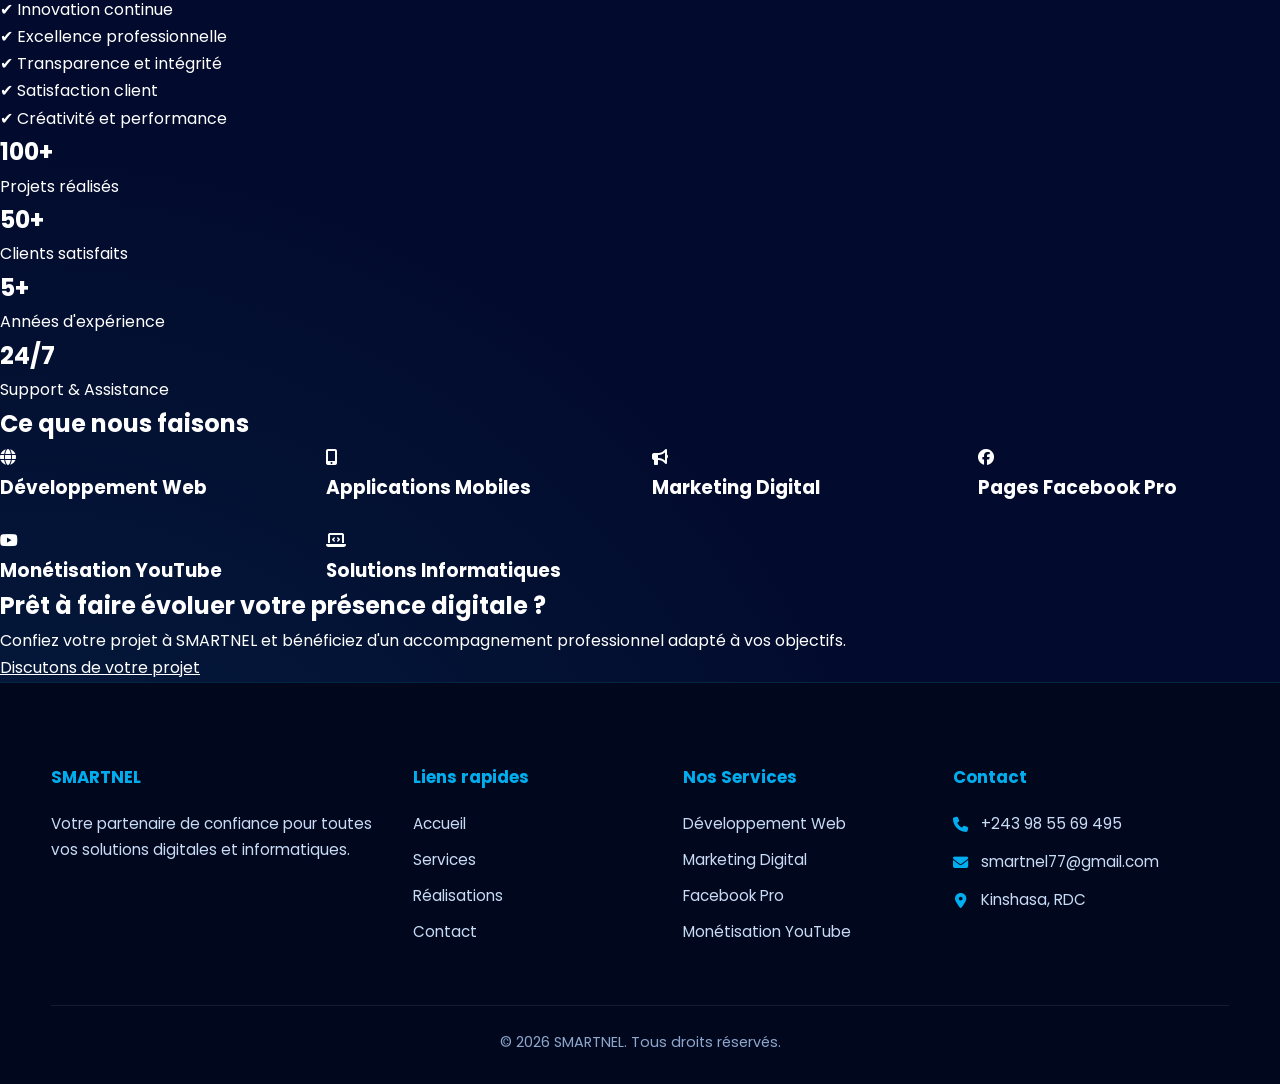
==== commit eeb54bab: "Enhance About.html with meta tags and accessibility Added meta tags for description and theme color." ====
--- a/HTML/About.html
+++ b/HTML/About.html
@@ -4,59 +4,63 @@
     <meta charset="UTF-8">
     <meta name="viewport" content="width=device-width, initial-scale=1.0">
     <title>SMARTNEL | À Propos</title>
+    <meta name="description" content="Découvrez SMARTNEL, agence digitale à Kinshasa : notre histoire, notre mission, notre vision et nos valeurs.">
+    <meta name="theme-color" content="#020B2D">
 
     <script>document.documentElement.classList.add('js');</script>
+
+    <!-- index.css d'abord, puis le style propre à la page -->
+    <link rel="stylesheet" href="../CSS/index.css">
+    <link rel="stylesheet" href="../CSS/about.css">
+
+    <link rel="preconnect" href="https://fonts.googleapis.com">
+    <link rel="preconnect" href="https://fonts.gstatic.com" crossorigin>
+    <link href="https://fonts.googleapis.com/css2?family=Poppins:wght@300;400;500;600;700;800&display=swap" rel="stylesheet">
+
+    <link rel="stylesheet" href="https://cdnjs.cloudflare.com/ajax/libs/font-awesome/6.5.0/css/all.min.css">
+
     <script src="../JS/main.js" defer></script>
-
-    <link rel="stylesheet" href="../CSS/About.css">
-    <link rel="stylesheet" href="../CSS/index.css">
-
-    <link rel="stylesheet"
-    href="https://cdnjs.cloudflare.com/ajax/libs/font-awesome/6.5.0/css/all.min.css">
-
-    <link href="https://fonts.googleapis.com/css2?family=Poppins:wght@300;400;500;600;700;800&display=swap" rel="stylesheet">
 </head>
 
 <body>
 
-    <!-- NAVBAR -->
-
- <header>
-        <nav class="navbar">
-
-            <a href="#" class="logo">
-                <!-- Votre logo ici -->
-                <img src="../IMAGES/logo final smarnel Business.png" alt="SMARTNEL">
+    <!-- FOND -->
+    <div class="particles" aria-hidden="true"></div>
+
+    <!-- EN-TÊTE -->
+    <header>
+        <nav class="navbar" aria-label="Navigation principale">
+
+            <a href="../index.html" class="logo" aria-label="SMARTNEL - Accueil">
+                <img src="../IMAGES/logo%20final%20smarnel%20Business.png" alt="SMARTNEL">
             </a>
 
-            <ul class="nav-menu">
-                <li><a href="../index.html" >Accueil</a></li>
+            <ul class="nav-menu" id="menu">
+                <li><a href="../index.html">Accueil</a></li>
                 <li><a href="About.html" class="active">À propos</a></li>
                 <li><a href="Services.html">Services</a></li>
                 <li><a href="realisation.html">Réalisations</a></li>
                 <li><a href="Contact.html">Contact</a></li>
+                <li class="nav-cta-mobile"><a href="Contact.html" class="btn-nav">Demander un devis</a></li>
             </ul>
 
-            <a href="Contact.html" class="btn-nav">
-                Demander un devis
-            </a>
-
-            <div class="hamburger">
+            <a href="Contact.html" class="btn-nav">Demander un devis</a>
+
+            <button class="hamburger" type="button" aria-label="Ouvrir le menu" aria-controls="menu" aria-expanded="false">
                 <i class="fas fa-bars"></i>
-            </div>
+            </button>
 
         </nav>
     </header>
 
+    <main>
+
     <!-- HERO -->
-
     <section class="page-intro about-hero">
 
         <div class="intro-content">
 
-            <span class="hero-badge">
-                 SMARTNEL DIGITAL AGENCY
-            </span>
+            <span class="hero-badge">SMARTNEL DIGITAL AGENCY</span>
 
             <h1>
                 Construire le futur
@@ -75,7 +79,6 @@
     </section>
 
     <!-- HISTOIRE -->
-
     <section class="about-section">
 
         <div class="about-content">
@@ -108,10 +111,7 @@
             </div>
 
             <div class="about-image">
-
-                <img src="../IMAGES/logo final smartnel.png"
-                alt="SMARTNEL">
-
+                <img src="../IMAGES/logo%20final%20smartnel.png" alt="SMARTNEL">
             </div>
 
         </div>
@@ -119,63 +119,43 @@
     </section>
 
     <!-- MISSION VISION VALEURS -->
-
     <section class="mision-vision-values">
 
         <div class="mvv-item">
-
             <i class="fas fa-bullseye mvv-icon"></i>
-
             <h3>Notre Mission</h3>
-
             <p>
                 Fournir des solutions digitales innovantes
                 qui permettent à nos clients d'améliorer leur visibilité,
                 leur productivité et leur croissance.
             </p>
-
         </div>
 
         <div class="mvv-item">
-
             <i class="fas fa-eye mvv-icon"></i>
-
             <h3>Notre Vision</h3>
-
             <p>
                 Devenir une référence incontournable dans
                 l'accompagnement digital en Afrique centrale
                 en proposant des services modernes et accessibles.
             </p>
-
         </div>
 
         <div class="mvv-item">
-
             <i class="fas fa-handshake mvv-icon"></i>
-
             <h3>Nos Valeurs</h3>
-
             <ul>
-
                 <li>✔ Innovation continue</li>
-
                 <li>✔ Excellence professionnelle</li>
-
                 <li>✔ Transparence et intégrité</li>
-
                 <li>✔ Satisfaction client</li>
-
                 <li>✔ Créativité et performance</li>
-
             </ul>
-
         </div>
 
     </section>
 
     <!-- STATISTIQUES -->
-
     <section class="stats-section">
 
         <div class="stat-box">
@@ -189,19 +169,18 @@
         </div>
 
         <div class="stat-box">
-            <h2>3+</h2>
+            <h2>5+</h2>
             <p>Années d'expérience</p>
         </div>
 
         <div class="stat-box">
             <h2>24/7</h2>
-            <p>Support & Assistance</p>
+            <p>Support &amp; Assistance</p>
         </div>
 
     </section>
 
     <!-- SERVICES RAPIDES -->
-
     <section class="services-preview">
 
         <h2>Ce que nous faisons</h2>
@@ -243,71 +222,59 @@
     </section>
 
     <!-- CTA -->
-
     <section class="cta-section">
 
-        <h2>
-            Prêt à faire évoluer votre présence digitale ?
-        </h2>
+        <h2>Prêt à faire évoluer votre présence digitale ?</h2>
 
         <p>
             Confiez votre projet à SMARTNEL et bénéficiez
             d'un accompagnement professionnel adapté à vos objectifs.
         </p>
 
-        <a href="Contact.html" class="btn">
-            Discutons de votre projet
-        </a>
-
-    </section>
-
-    <!-- FOOTER -->
-
- <footer>
+        <a href="Contact.html" class="btn">Discutons de votre projet</a>
+
+    </section>
+
+    </main>
+
+    <!-- PIED DE PAGE -->
+    <footer>
 
         <div class="footer-grid">
 
             <div>
                 <h3>SMARTNEL</h3>
-
-                <p>
-                    Votre partenaire de confiance
-                    pour toutes vos solutions
-                    digitales et informatiques.
+                <p>
+                    Votre partenaire de confiance pour toutes vos
+                    solutions digitales et informatiques.
                 </p>
             </div>
 
             <div>
                 <h3>Liens rapides</h3>
-
                 <ul>
-                    <li>Accueil</li>
-                    <li>Services</li>
-                    <li>Réalisations</li>
-                    <li>Contact</li>
+                    <li><a href="../index.html">Accueil</a></li>
+                    <li><a href="Services.html">Services</a></li>
+                    <li><a href="realisation.html">Réalisations</a></li>
+                    <li><a href="Contact.html">Contact</a></li>
                 </ul>
             </div>
 
             <div>
-                <h3>Liens rapides</h3>
-            <ul>
-                <li><a href="../index.html">Accueil</a></li>
-                <li><a href="About.html">À propos</a></li>
-                <li><a href="Services.html">Services</a></li>
-                <li class="active"><a href="realisation.html" class="active">Réalisations</a></li>
-                <li><a href="Contact.html">Contact</a></li>
-            </ul>
-            </div>
-
-            <div>
+                <h3>Nos Services</h3>
+                <ul>
+                    <li><a href="Services.html">Développement Web</a></li>
+                    <li><a href="Services.html">Marketing Digital</a></li>
+                    <li><a href="Services.html">Facebook Pro</a></li>
+                    <li><a href="Services.html">Monétisation YouTube</a></li>
+                </ul>
+            </div>
+
+            <div class="footer-contact">
                 <h3>Contact</h3>
-
-                <p>📞 +243 98 55 69 495</p>
-
-                <p>✉ smartnel77@gmail.com</p>
-
-                <p>📍 Kinshasa, RDC</p>
-
+                <p><i class="fas fa-phone"></i> <a href="tel:+243985569495">+243 98 55 69 495</a></p>
+                <p><i class="fas fa-envelope"></i> <a href="mailto:smartnel77@gmail.com">smartnel77@gmail.com</a></p>
+                <p><i class="fas fa-location-dot"></i> Kinshasa, RDC</p>
             </div>
 
         </div>
@@ -319,11 +286,9 @@
     </footer>
 
     <!-- WHATSAPP -->
-    <a href="https://wa.me/243985569495"
-       class="whatsapp">
-       <i class="fab fa-whatsapp"></i>
+    <a href="https://wa.me/243985569495" class="whatsapp" target="_blank" rel="noopener" aria-label="Discuter sur WhatsApp">
+        <i class="fab fa-whatsapp"></i>
     </a>
 
 </body>
 </html>
-```
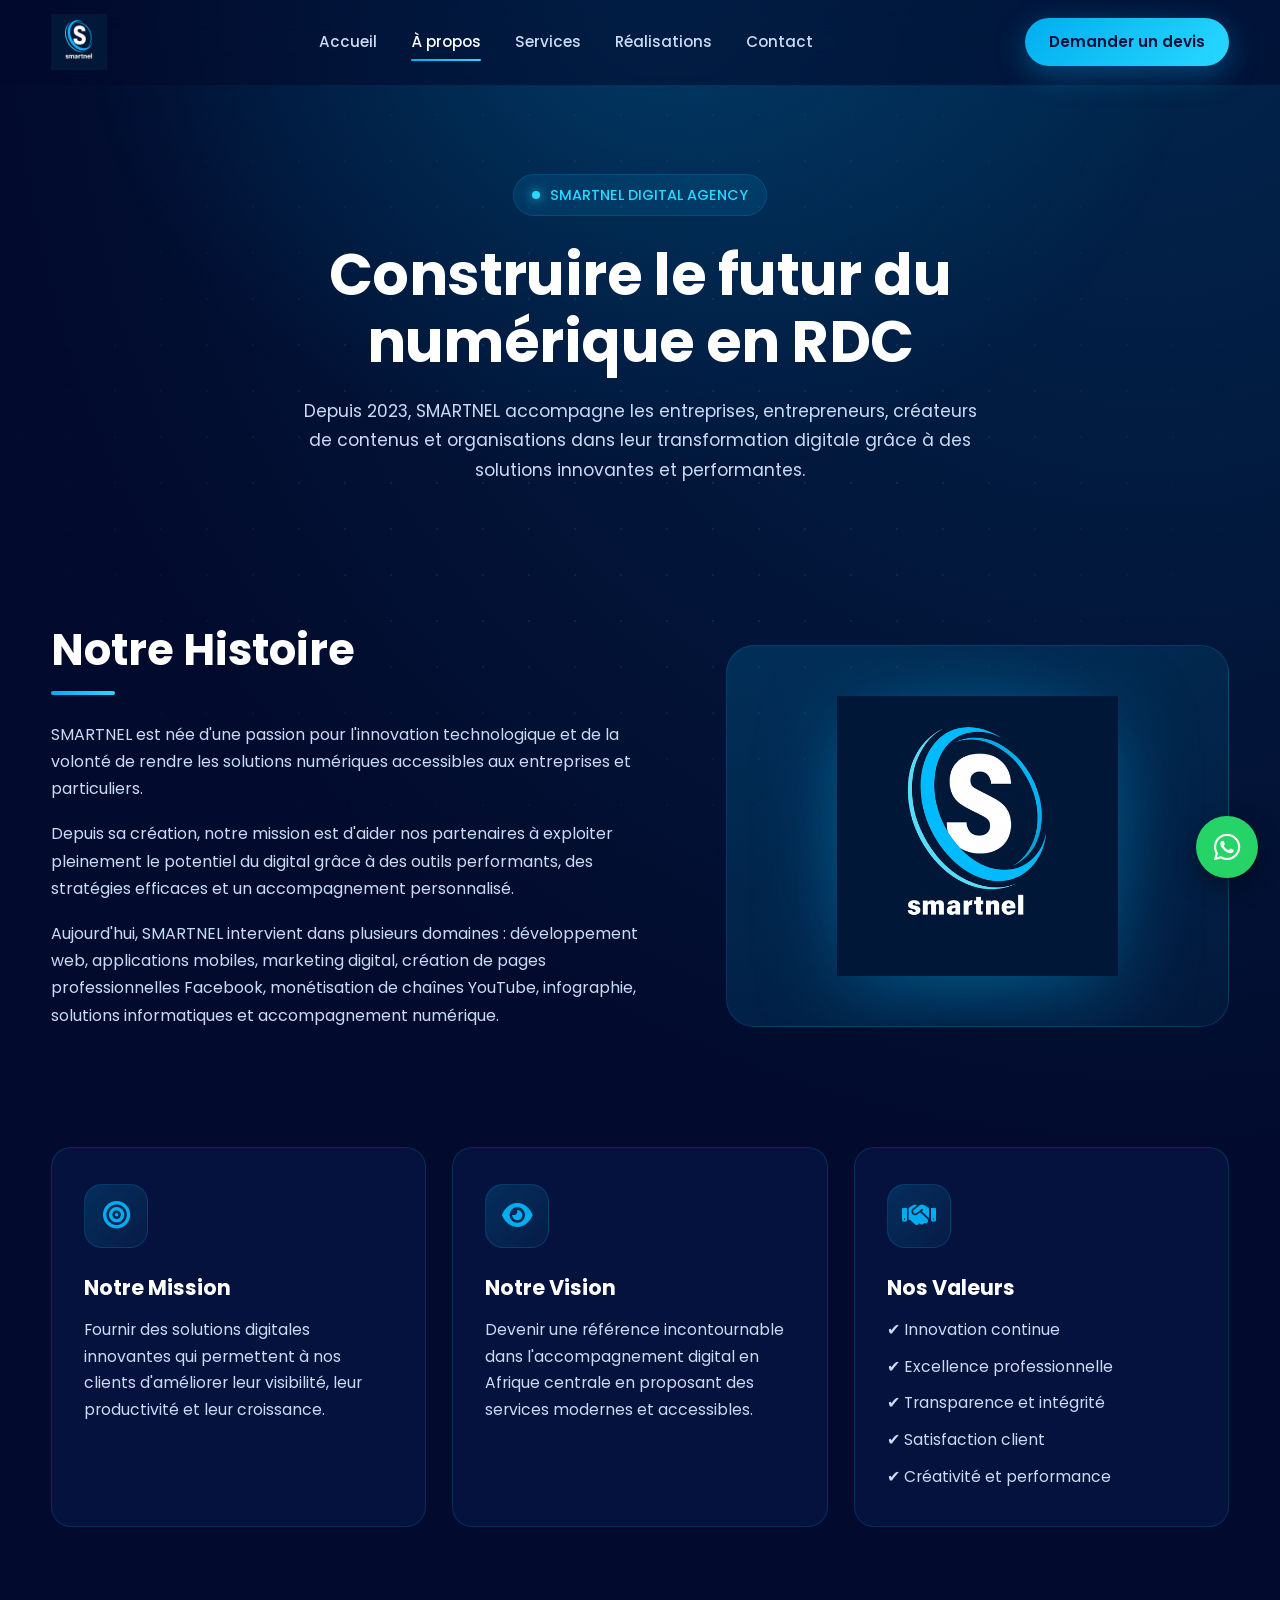
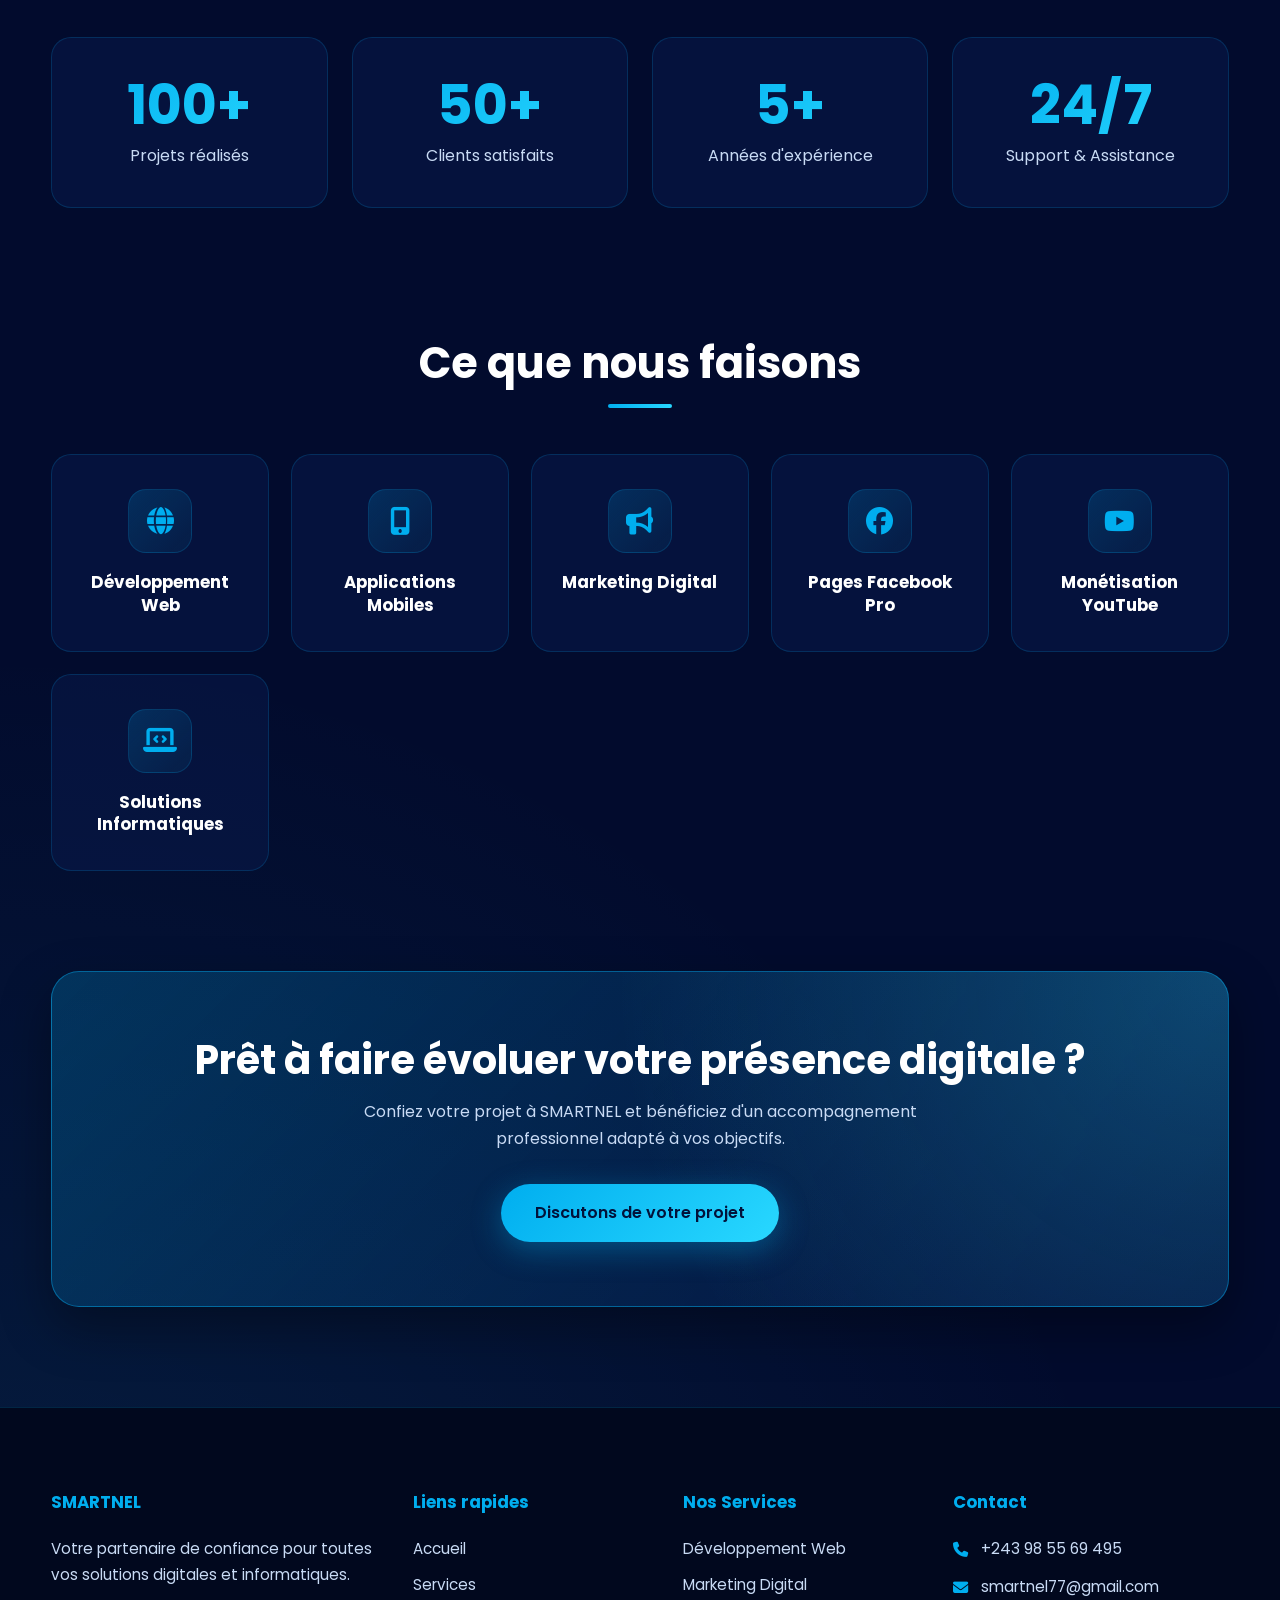
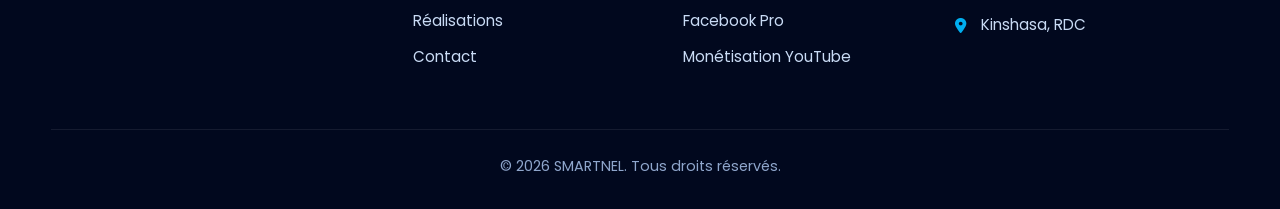
==== commit a640deff: "Revise About.html for content and structure Updated the About page HTML structure and content." ====
--- a/HTML/About.html
+++ b/HTML/About.html
@@ -11,7 +11,7 @@
 
     <!-- index.css d'abord, puis le style propre à la page -->
     <link rel="stylesheet" href="../CSS/index.css">
-    <link rel="stylesheet" href="../CSS/about.css">
+    <link rel="stylesheet" href="../CSS/About.css">
 
     <link rel="preconnect" href="https://fonts.googleapis.com">
     <link rel="preconnect" href="https://fonts.gstatic.com" crossorigin>
--- a/CSS/About.css
+++ b/CSS/About.css
@@ -0,0 +1,188 @@
+/* ==========================================================
+   SMARTNEL — STYLE SPÉCIFIQUE À LA PAGE À PROPOS
+   À lier APRÈS index.css (il utilise ses variables, son en-tête,
+   son pied de page et le bouton WhatsApp) :
+   <link rel="stylesheet" href="../CSS/index.css">
+   <link rel="stylesheet" href="../CSS/about.css">
+   ========================================================== */
+
+/* ---------- EN-TÊTE DE LA PAGE ---------- */
+.page-intro {
+  padding: calc(var(--header-h) + 90px) 5% 70px;
+  text-align: center;
+  background: radial-gradient(ellipse at 50% 0%, rgba(0,174,239,.22), transparent 62%);
+}
+.intro-content { max-width: 820px; margin: auto; animation: aboutFadeUp .8s ease both; }
+
+.page-intro h1 {
+  font-size: clamp(2.1rem, 5vw, 3.6rem); line-height: 1.15;
+  letter-spacing: -.01em; margin-bottom: 22px;
+}
+.page-intro p { color: var(--text); font-size: 1.08rem; max-width: 700px; margin: 0 auto; }
+
+/* ---------- NOTRE HISTOIRE ---------- */
+.about-section { width: min(92%, var(--container)); margin: 0 auto; padding: 70px 0 40px; }
+
+.about-content {
+  display: grid; grid-template-columns: 1.1fr .9fr; align-items: center; gap: 60px;
+}
+
+.about-text h2 { font-size: clamp(1.9rem, 4vw, 2.7rem); line-height: 1.2; margin-bottom: 26px; }
+.about-text h2::after {
+  content: ""; display: block; width: 64px; height: 4px; margin-top: 14px;
+  border-radius: 4px; background: var(--gradient);
+}
+.about-text p { color: var(--text); margin-bottom: 18px; }
+
+.about-image {
+  position: relative; display: grid; place-items: center; padding: 50px;
+  border-radius: var(--radius-lg); overflow: hidden;
+  background: var(--gradient-soft); border: 1px solid var(--border);
+}
+.about-image::before {
+  content: ""; position: absolute; width: 70%; aspect-ratio: 1; border-radius: 50%;
+  background: radial-gradient(circle, rgba(0,174,239,.38), transparent 70%); filter: blur(24px);
+}
+.about-image img {
+  position: relative; width: 70%; max-width: 360px;
+  animation: floating 6s ease-in-out infinite;
+  filter: drop-shadow(0 20px 40px rgba(0,174,239,.3));
+}
+
+/* ---------- MISSION / VISION / VALEURS ---------- */
+.mision-vision-values {
+  width: min(92%, var(--container)); margin: 0 auto; padding: 60px 0;
+  display: grid; grid-template-columns: repeat(auto-fit, minmax(280px, 1fr)); gap: 26px;
+}
+
+.mvv-item {
+  background: var(--bg-card);
+  backdrop-filter: blur(10px); -webkit-backdrop-filter: blur(10px);
+  border: 1px solid var(--border); border-radius: var(--radius);
+  padding: 36px 32px;
+  transition: transform .4s, border-color .4s, box-shadow .4s;
+}
+.mvv-item:hover { transform: translateY(-8px); border-color: var(--primary); box-shadow: 0 0 30px rgba(0,174,239,.22); }
+
+.mvv-item .mvv-icon {
+  display: grid; place-items: center; width: 64px; height: 64px; margin-bottom: 22px;
+  border-radius: 18px; font-size: 1.7rem; color: var(--primary);
+  background: var(--gradient-soft); border: 1px solid var(--border);
+  transition: background .4s, color .4s, transform .4s;
+}
+.mvv-item:hover .mvv-icon { background: var(--gradient); color: var(--on-primary); transform: rotate(-6deg) scale(1.05); }
+
+.mvv-item h3 { font-size: 1.3rem; margin-bottom: 12px; }
+.mvv-item p { color: var(--text); font-size: .98rem; }
+.mvv-item ul { list-style: none; display: grid; gap: 10px; }
+.mvv-item li { color: var(--text); font-size: .98rem; }
+
+/* ---------- STATISTIQUES ---------- */
+.stats-section {
+  width: min(92%, var(--container)); margin: 0 auto; padding: 50px 0;
+  display: grid; grid-template-columns: repeat(auto-fit, minmax(220px, 1fr)); gap: 24px;
+}
+.stat-box {
+  text-align: center; padding: 38px 20px; border-radius: var(--radius);
+  background: var(--bg-card); border: 1px solid var(--border);
+  transition: transform .3s, border-color .3s;
+}
+.stat-box:hover { transform: translateY(-6px); border-color: var(--primary); }
+.stat-box h2 {
+  font-size: clamp(2.4rem, 5vw, 3.4rem); line-height: 1.1; font-weight: 700;
+  background: var(--gradient); -webkit-background-clip: text; background-clip: text;
+  -webkit-text-fill-color: transparent; color: transparent;
+}
+.stat-box p { color: var(--text); margin-top: 6px; }
+
+/* ---------- CE QUE NOUS FAISONS ---------- */
+.services-preview { width: min(92%, var(--container)); margin: 0 auto; padding: 80px 0 50px; }
+
+.services-preview > h2 {
+  text-align: center; font-size: clamp(1.9rem, 4vw, 2.7rem); line-height: 1.2; margin-bottom: 46px;
+}
+.services-preview > h2::after {
+  content: ""; display: block; width: 64px; height: 4px; margin: 14px auto 0;
+  border-radius: 4px; background: var(--gradient);
+}
+
+.services-preview .services-grid {
+  display: grid; grid-template-columns: repeat(auto-fit, minmax(210px, 1fr)); gap: 22px;
+}
+
+.service-item {
+  text-align: center; padding: 34px 22px; border-radius: var(--radius);
+  background: var(--bg-card); border: 1px solid var(--border);
+  transition: transform .4s, border-color .4s, box-shadow .4s;
+}
+.service-item:hover { transform: translateY(-8px); border-color: var(--primary); box-shadow: 0 0 26px rgba(0,174,239,.22); }
+
+.service-item .service-icon {
+  display: grid; place-items: center; width: 64px; height: 64px; margin: 0 auto 18px;
+  border-radius: 18px; font-size: 1.7rem; color: var(--primary);
+  background: var(--gradient-soft); border: 1px solid var(--border);
+  transition: background .4s, color .4s, transform .4s;
+}
+.service-item:hover .service-icon { background: var(--gradient); color: var(--on-primary); transform: rotate(-6deg) scale(1.05); }
+.service-item h3 { font-size: 1.05rem; line-height: 1.35; }
+
+/* ---------- APPEL À L'ACTION ---------- */
+.cta-section {
+  width: min(92%, var(--container)); margin: 50px auto 100px;
+  padding: 64px 40px; text-align: center; border-radius: var(--radius-lg);
+  background:
+    radial-gradient(circle at 100% 0%, rgba(41,216,255,.25), transparent 50%),
+    linear-gradient(135deg, rgba(0,174,239,.22), rgba(6,20,66,.8));
+  border: 1px solid var(--border-strong); box-shadow: var(--shadow);
+}
+.cta-section h2 { font-size: clamp(1.7rem, 3.6vw, 2.5rem); line-height: 1.2; margin-bottom: 14px; }
+.cta-section p { color: var(--text); max-width: 560px; margin: 0 auto 32px; }
+
+.cta-section .btn {
+  display: inline-flex; align-items: center; justify-content: center; gap: 10px;
+  padding: 15px 34px; border-radius: 50px; text-decoration: none; font-weight: 600;
+  background: var(--gradient); color: var(--on-primary); box-shadow: var(--glow);
+  transition: transform .3s, box-shadow .3s;
+}
+.cta-section .btn:hover { transform: translateY(-4px); box-shadow: 0 14px 40px rgba(0,174,239,.5); }
+
+/* ---------- BOUTON WHATSAPP (0985569495) ----------
+   Déjà défini dans index.css : ce bloc est identique et sert de
+   sécurité si index.css n'est pas chargé. */
+.whatsapp {
+  position: fixed; right: 22px; bottom: 22px; z-index: 999;
+  width: 62px; height: 62px; border-radius: 50%;
+  display: grid; place-items: center;
+  background: #25D366; color: #fff; font-size: 1.9rem; text-decoration: none;
+  box-shadow: 0 10px 25px rgba(0,0,0,.35);
+  animation: pulse 2s infinite; transition: transform .3s;
+}
+.whatsapp:hover { transform: scale(1.1); }
+
+/* ---------- ANIMATIONS ---------- */
+@keyframes aboutFadeUp { from { opacity: 0; transform: translateY(26px); } to { opacity: 1; transform: none; } }
+@keyframes floating { 0%, 100% { transform: translateY(0); } 50% { transform: translateY(-16px); } }
+@keyframes pulse {
+  0%   { box-shadow: 0 0 0 0 rgba(37,211,102,.6), 0 10px 25px rgba(0,0,0,.35); }
+  70%  { box-shadow: 0 0 0 20px rgba(37,211,102,0), 0 10px 25px rgba(0,0,0,.35); }
+  100% { box-shadow: 0 0 0 0 rgba(37,211,102,0), 0 10px 25px rgba(0,0,0,.35); }
+}
+@media (prefers-reduced-motion: reduce) {
+  *, *::before, *::after { animation: none !important; transition: none !important; }
+}
+
+/* ---------- RESPONSIVE ---------- */
+@media (max-width: 991px) {
+  .about-content { grid-template-columns: 1fr; gap: 40px; }
+  .about-image { order: -1; max-width: 480px; margin: 0 auto; width: 100%; }
+}
+
+@media (max-width: 576px) {
+  .page-intro { padding-top: calc(var(--header-h) + 50px); }
+  .about-section { padding-top: 40px; }
+  .about-image { padding: 36px; }
+  .mvv-item { padding: 30px 24px; }
+  .services-preview { padding-top: 50px; }
+  .cta-section { padding: 46px 24px; margin-bottom: 80px; }
+  .whatsapp { width: 56px; height: 56px; right: 16px; bottom: 16px; }
+}
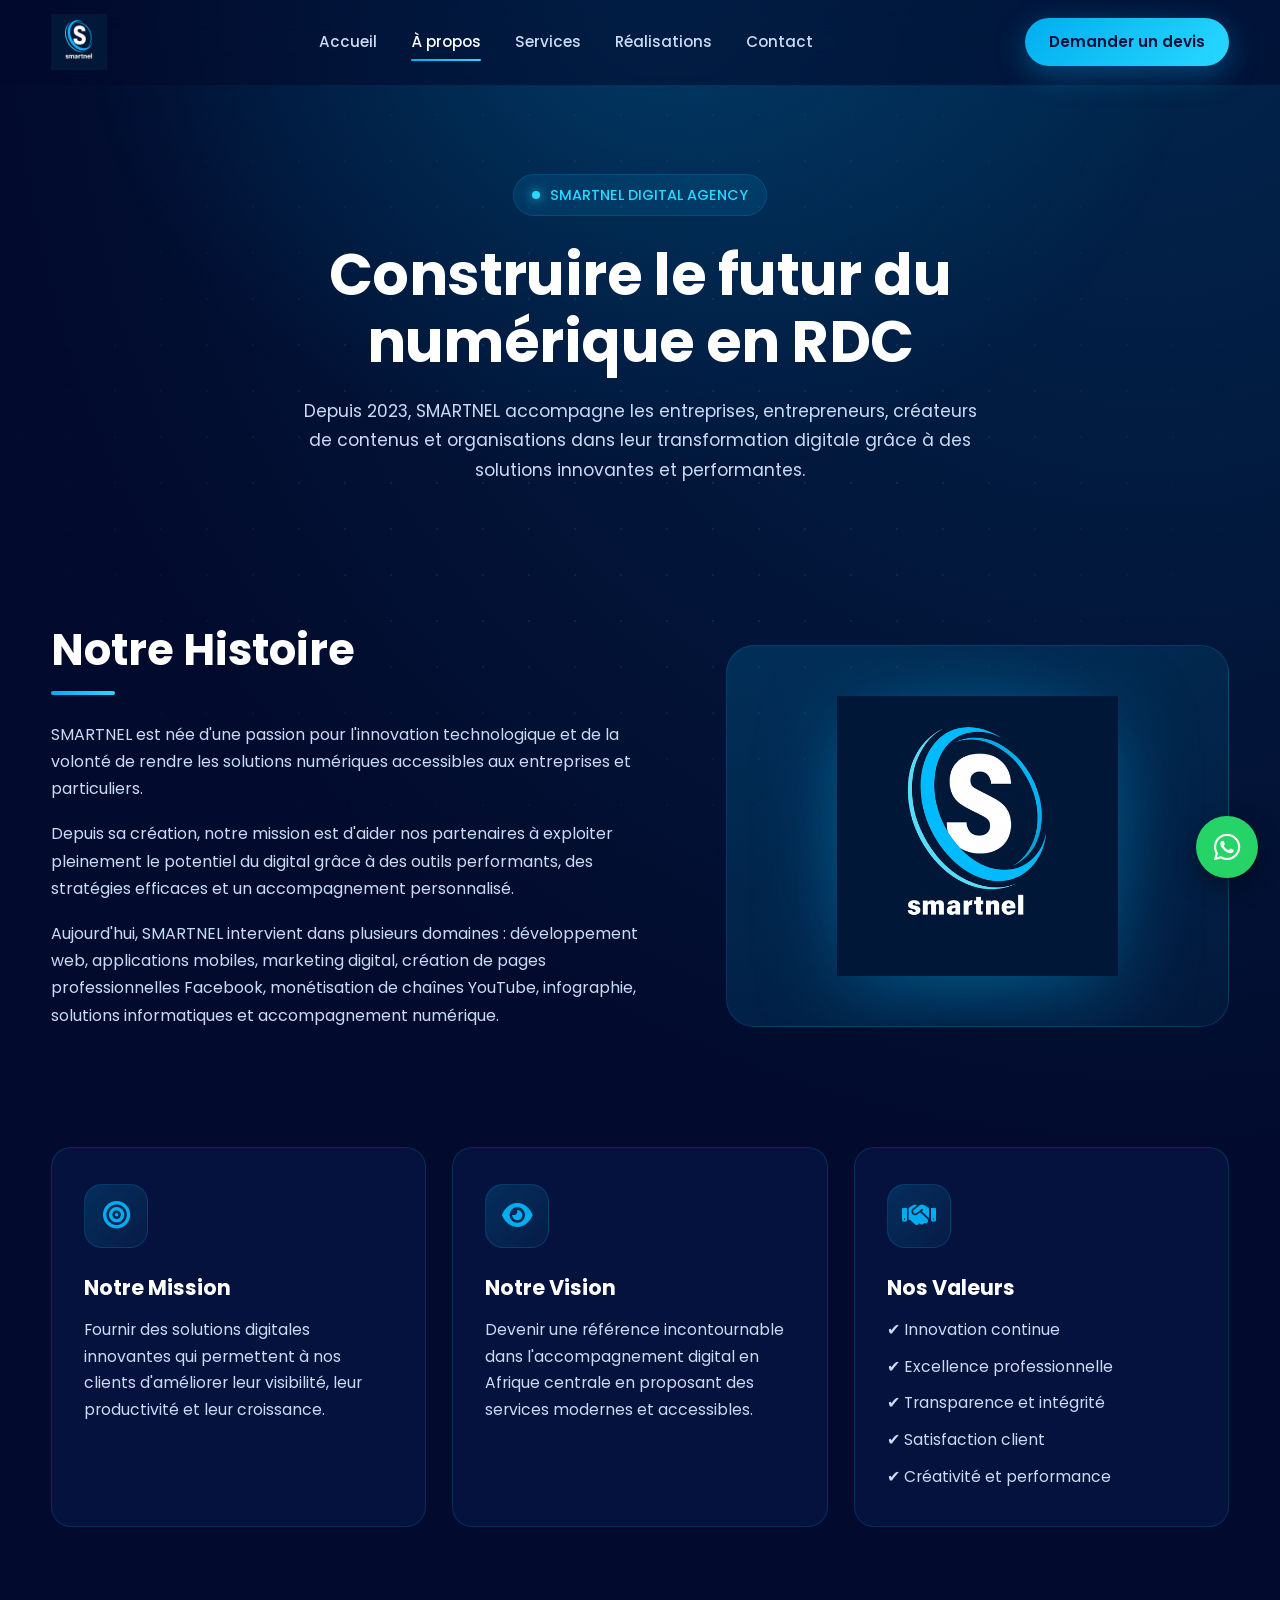
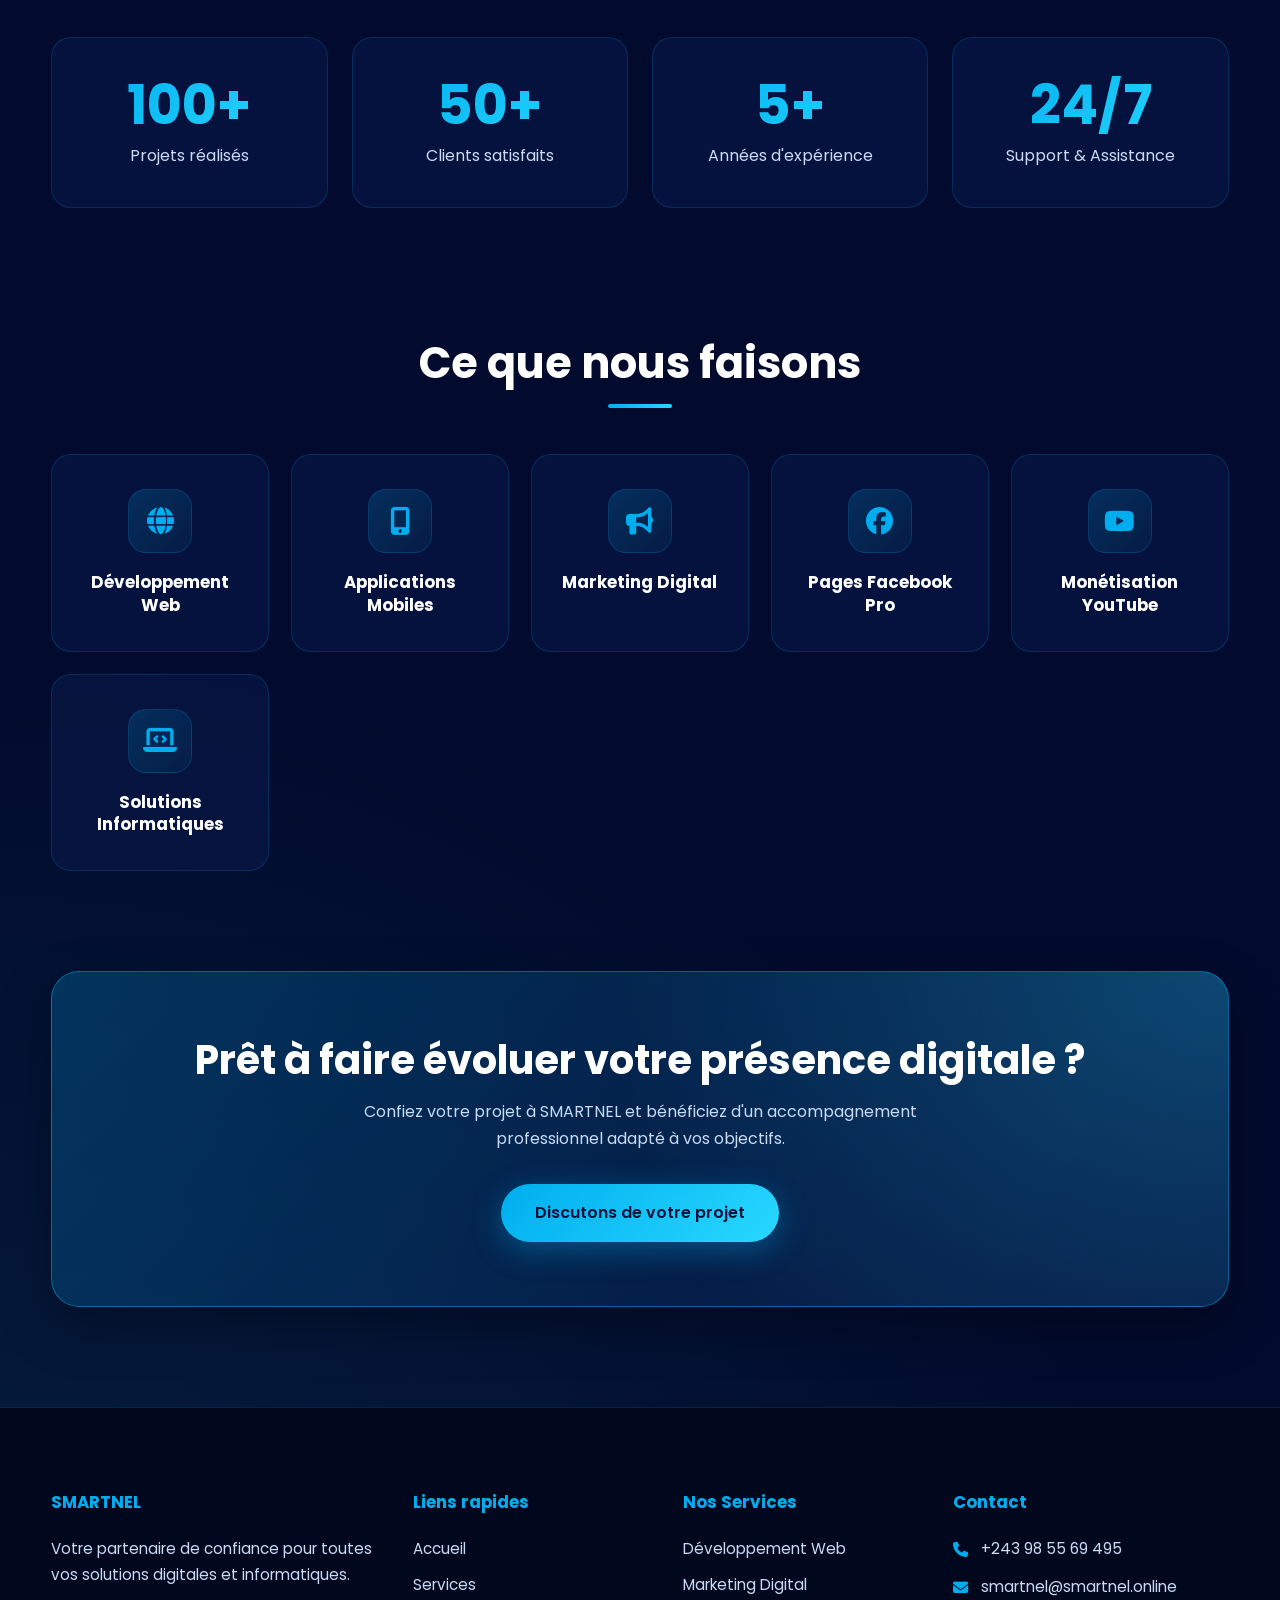
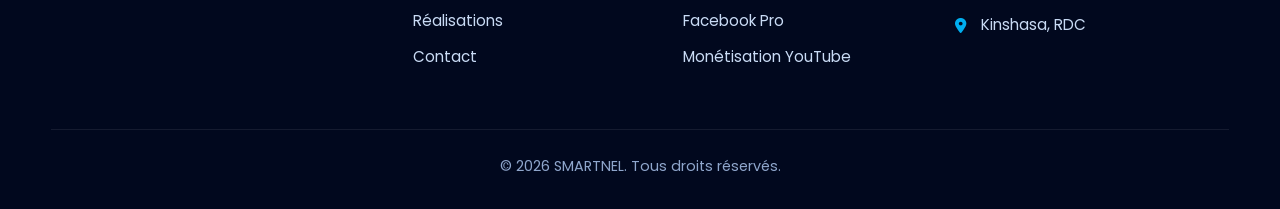
==== commit 73c7daeb: "Fix HTML formatting and structure in About.html" ====
--- a/HTML/About.html
+++ b/HTML/About.html
@@ -273,7 +273,7 @@
             <div class="footer-contact">
                 <h3>Contact</h3>
                 <p><i class="fas fa-phone"></i> <a href="tel:+243985569495">+243 98 55 69 495</a></p>
-                <p><i class="fas fa-envelope"></i> <a href="mailto:smartnel77@gmail.com">smartnel77@gmail.com</a></p>
+                <p><i class="fas fa-envelope"></i> <a href="mailto:smartnel77@gmail.com">smartnel@smartnel.online</a></p>
                 <p><i class="fas fa-location-dot"></i> Kinshasa, RDC</p>
             </div>
 
